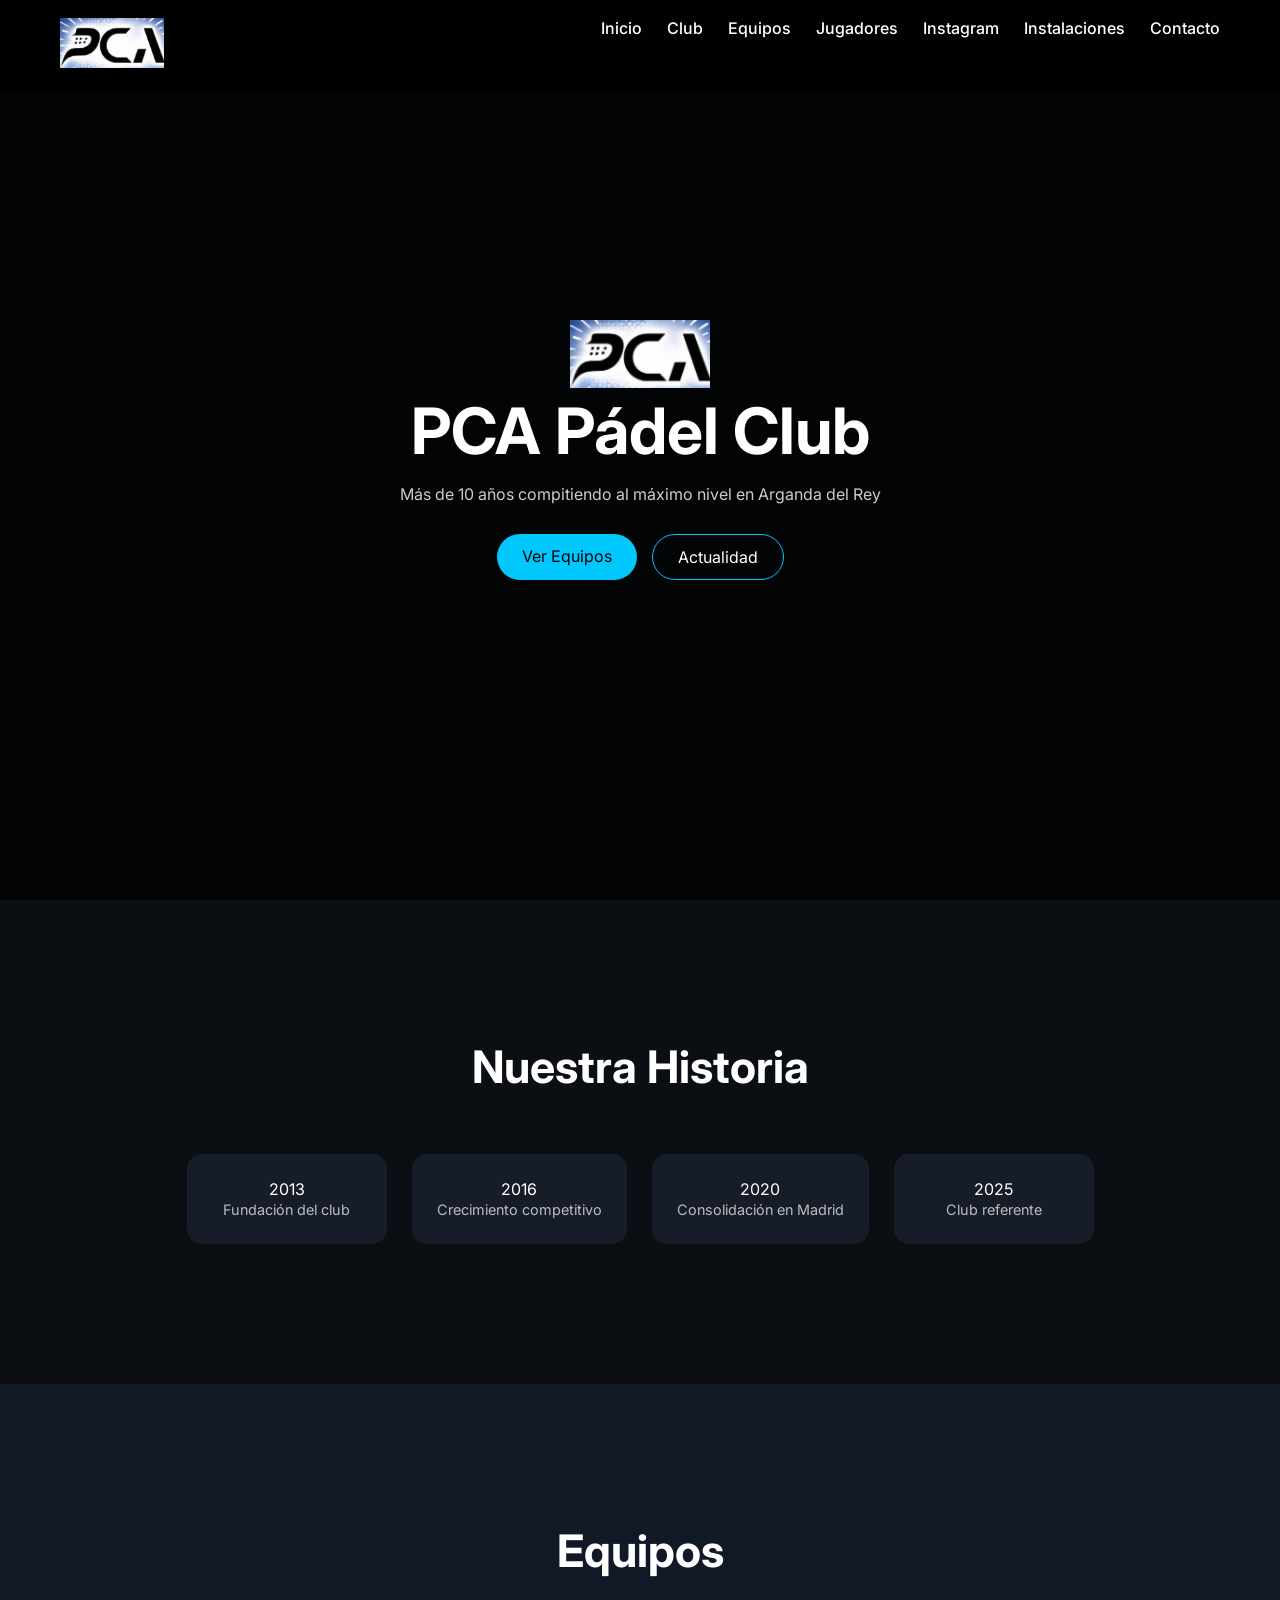
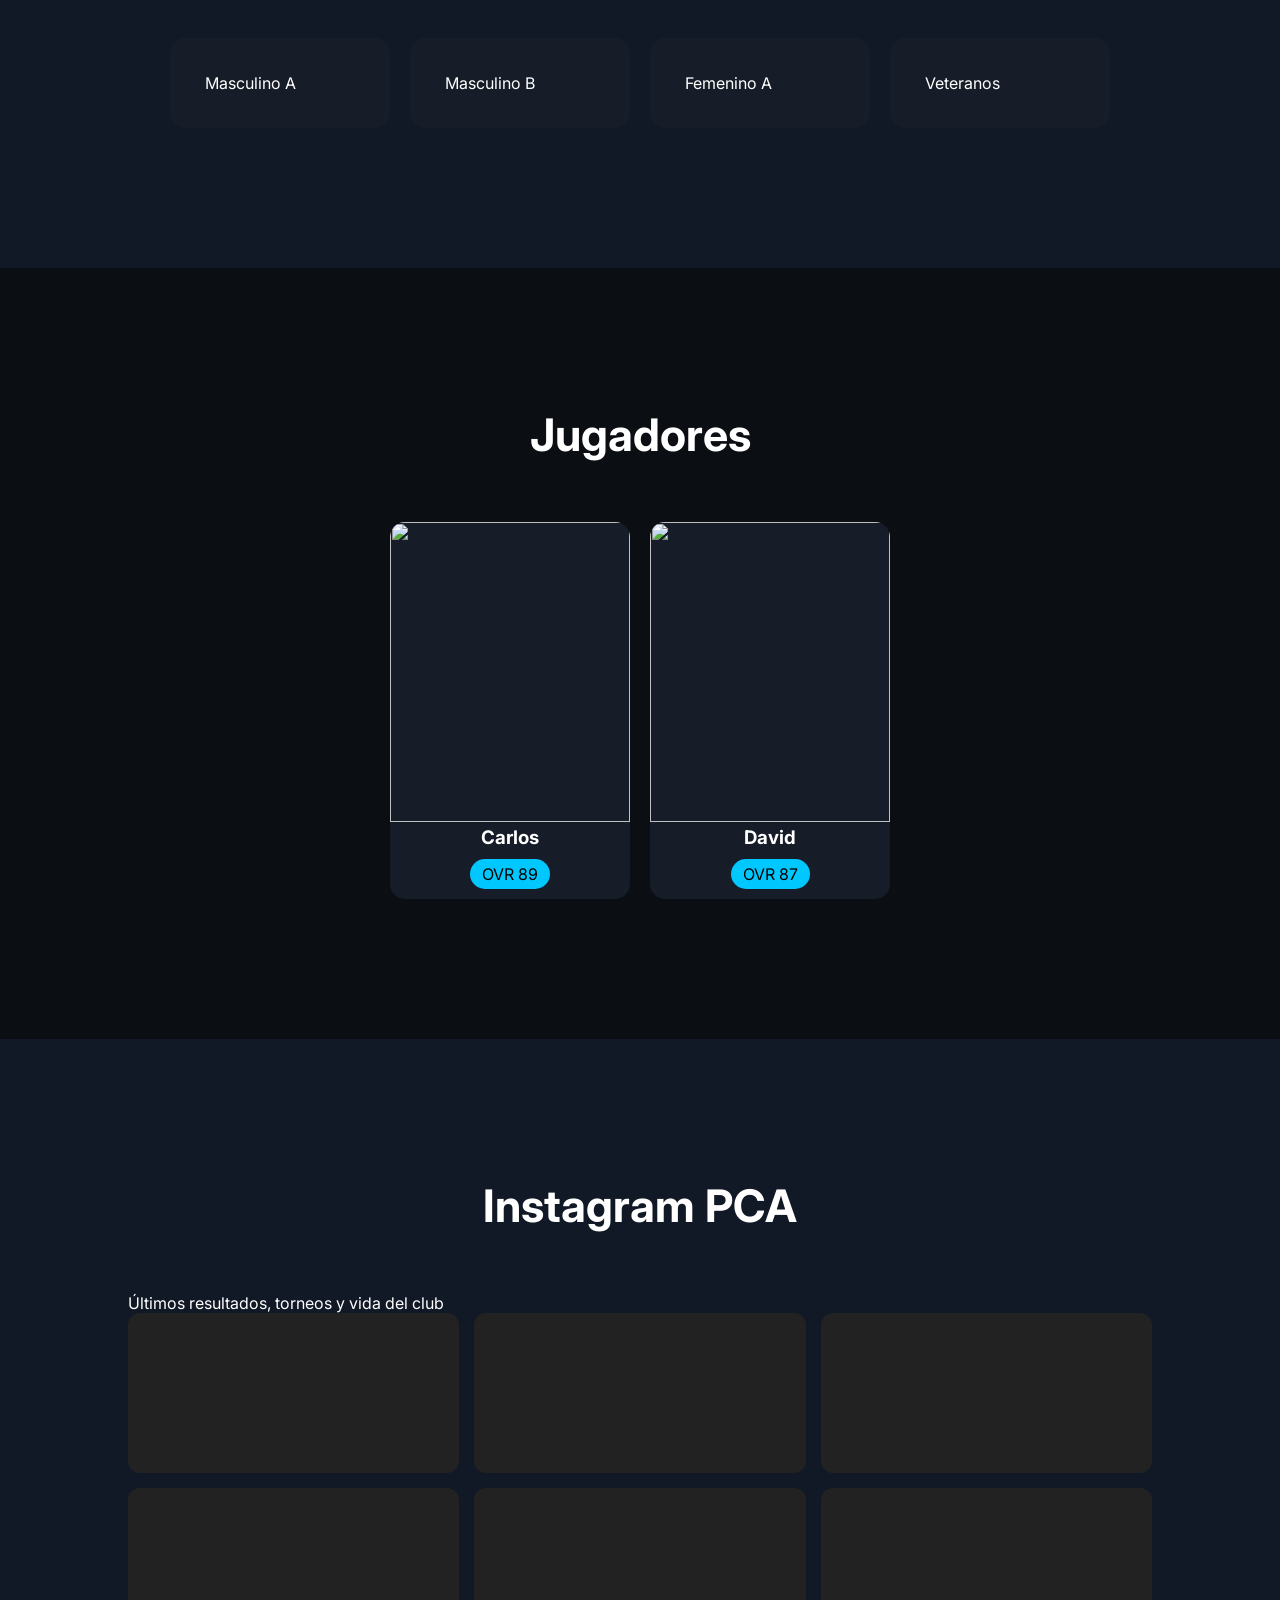
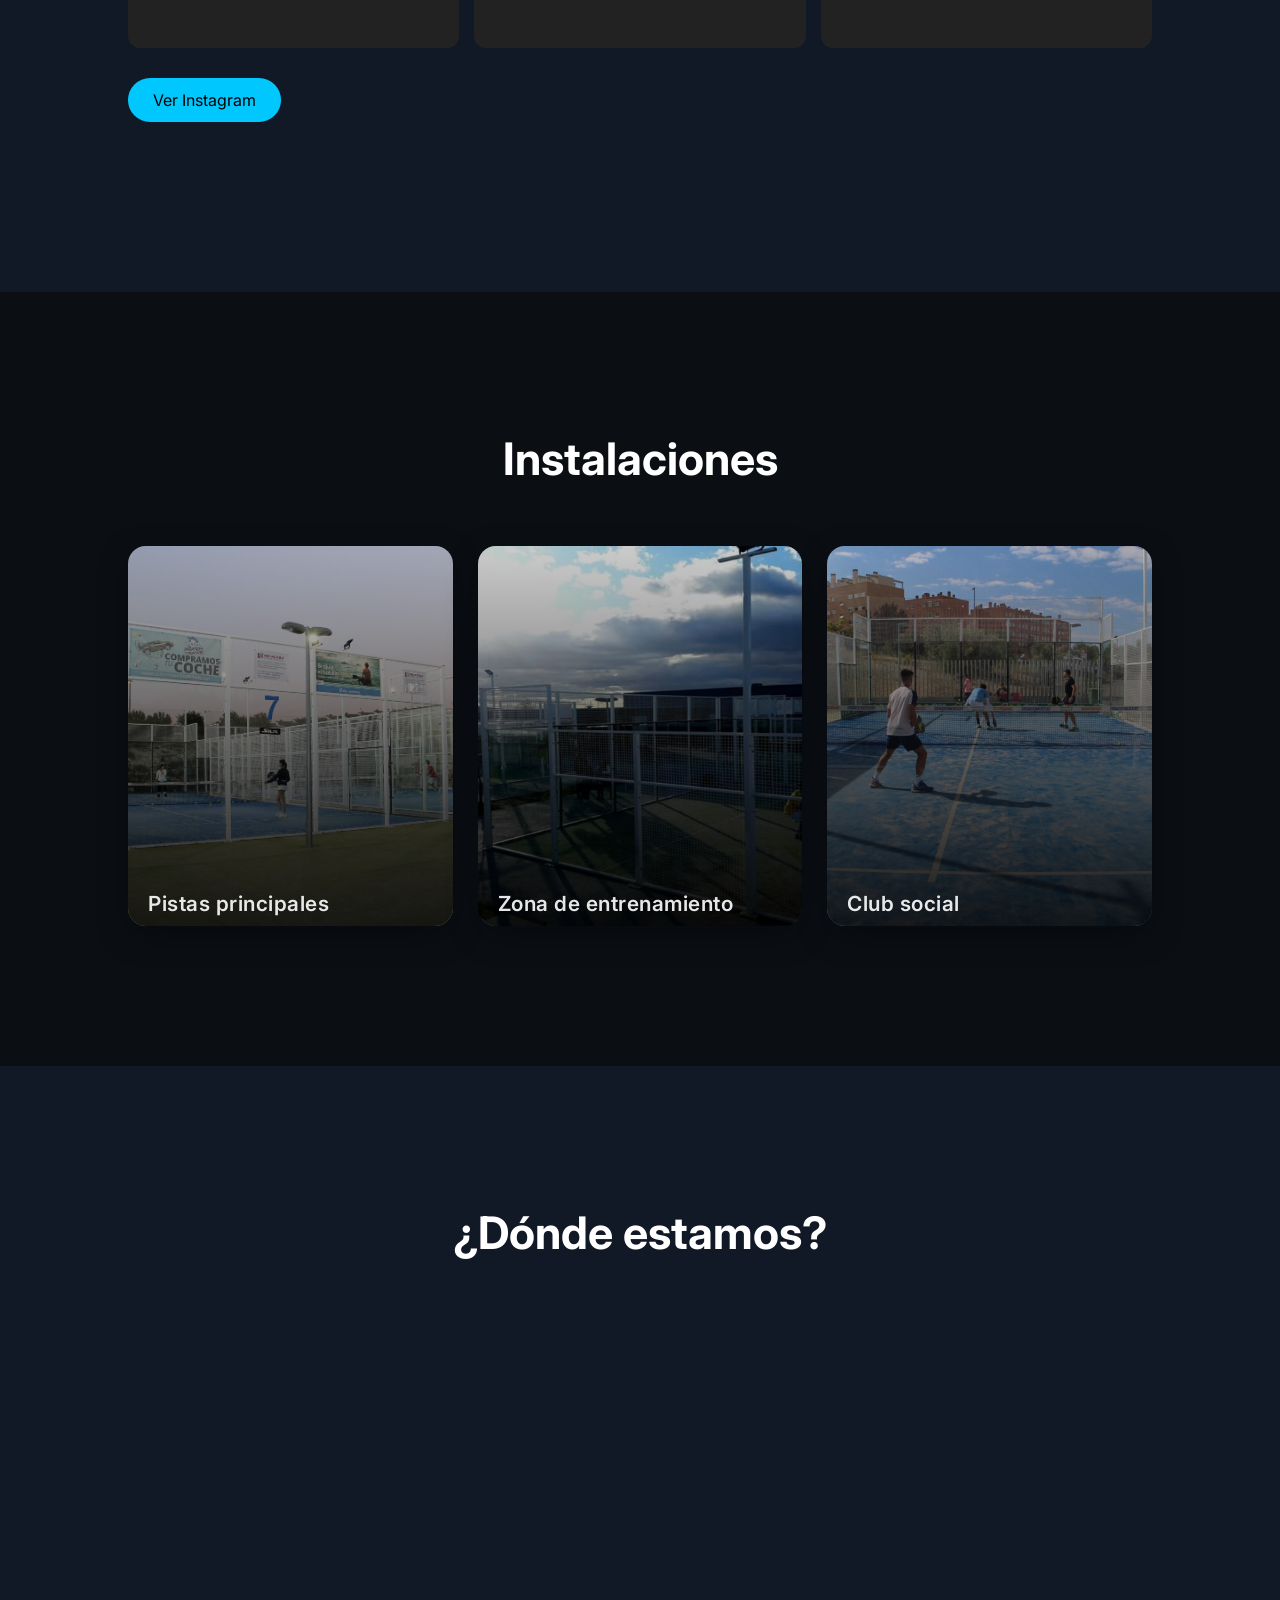
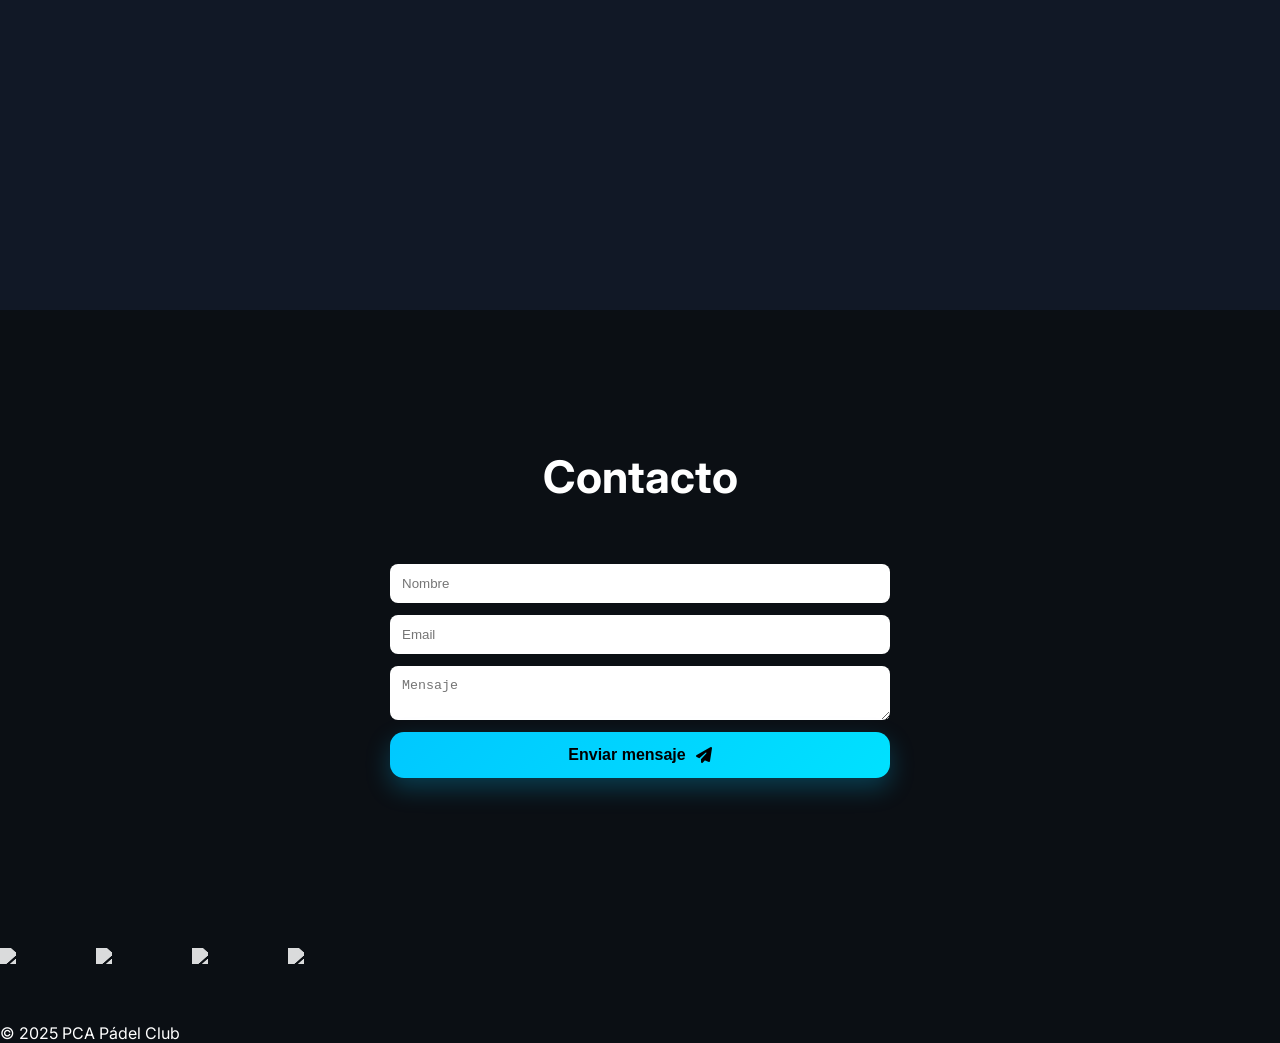
==== index.html @ 350c910a "Add files via upload" ====
<!DOCTYPE html>
<html lang="es">

<head>
    <meta charset="UTF-8">
    <meta name="viewport" content="width=device-width, initial-scale=1.0">

    <title>PCA Pádel Club Arganda</title>

    <link rel="stylesheet" href="css/style.css">

    <link href="https://fonts.googleapis.com/css2?family=Inter:wght@300;400;600;700&display=swap" rel="stylesheet">

    <link rel="stylesheet" href="https://cdnjs.cloudflare.com/ajax/libs/font-awesome/6.5.1/css/all.min.css">

    <link href="https://unpkg.com/aos@2.3.4/dist/aos.css" rel="stylesheet">

    <link rel="stylesheet" href="https://unpkg.com/leaflet/dist/leaflet.css" />

</head>

<body>

    <!-- NAV -->
    <nav class="nav">
        <div class="logo">
            <img src="img/logo.png">
        </div>

        <ul>
            <li><a href="#inicio">Inicio</a></li>
            <li><a href="#club">Club</a></li>
            <li><a href="#equipos">Equipos</a></li>
            <li><a href="#jugadores">Jugadores</a></li>
            <li><a href="#instagram">Instagram</a></li>
            <li><a href="#instalaciones">Instalaciones</a></li>
            <li><a href="#contacto">Contacto</a></li>
        </ul>
    </nav>

    <!-- HERO -->
    <section id="inicio" class="hero">

        <div class="hero-slider">

            <div class="slide active" style="background-image:url('img/hero/1.jpg')"></div>
            <div class="slide" style="background-image:url('img/instalaciones/1.jpg')"></div>
            <div class="slide" style="background-image:url('img/instalaciones/2.jpg')"></div>
            <div class="slide" style="background-image:url('img/instalaciones/3.jpg')"></div>

        </div>

        <div class="overlay"></div>

        <div class="hero-content" data-aos="fade-up">

            <img src="img/logo.png" class="hero-logo">

            <h1>PCA Pádel Club</h1>

            <p class="subtitle">
                Más de 10 años compitiendo al máximo nivel en Arganda del Rey
            </p>

            <div class="cta">
                <a href="#equipos">Ver Equipos</a>
                <a href="#instagram" class="ghost">Actualidad</a>
            </div>

        </div>

    </section>
    <!-- CLUB -->
    <section id="club" class="section">

        <h2 data-aos="fade-up">Nuestra Historia</h2>

        <div class="timeline">

            <div class="t">2013<br><span>Fundación del club</span></div>
            <div class="t">2016<br><span>Crecimiento competitivo</span></div>
            <div class="t">2020<br><span>Consolidación en Madrid</span></div>
            <div class="t">2025<br><span>Club referente</span></div>

        </div>

    </section>

    <!-- EQUIPOS -->
    <section id="equipos" class="section dark">

        <h2 data-aos="fade-up">Equipos</h2>

        <div class="grid">

            <div class="card">Masculino A</div>
            <div class="card">Masculino B</div>
            <div class="card">Femenino A</div>
            <div class="card">Veteranos</div>

        </div>

    </section>

    <!-- JUGADORES -->
    <section id="jugadores" class="section">

        <h2 data-aos="fade-up">Jugadores</h2>

        <div class="players">

            <div class="player">
                <img src="img/jugadores/jugador1.jpg">
                <h3>Carlos</h3>
                <span>OVR 89</span>
            </div>

            <div class="player">
                <img src="img/jugadores/jugador2.jpg">
                <h3>David</h3>
                <span>OVR 87</span>
            </div>

        </div>

    </section>

    <!-- INSTAGRAM -->
    <section id="instagram" class="section dark">

        <h2 data-aos="fade-up">Instagram PCA</h2>

        <p class="center">
            Últimos resultados, torneos y vida del club
        </p>

        <div class="insta">

            <div class="post"></div>
            <div class="post"></div>
            <div class="post"></div>
            <div class="post"></div>
            <div class="post"></div>
            <div class="post"></div>

        </div>

        <a class="btn" href="https://www.instagram.com/padelclubarganda_/" target="_blank">
Ver Instagram
</a>

    </section>

    <!-- INSTALACIONES -->
    <section id="instalaciones" class="section">

        <h2 data-aos="fade-up">Instalaciones</h2>

        <div class="instalaciones-grid">

            <div class="inst-card" data-aos="zoom-in">
                <img src="img/instalaciones/1.jpg">
                <div class="inst-overlay">
                    <h3>Pistas principales</h3>
                </div>
            </div>

            <div class="inst-card" data-aos="zoom-in">
                <img src="img/instalaciones/2.jpg">
                <div class="inst-overlay">
                    <h3>Zona de entrenamiento</h3>
                </div>
            </div>

            <div class="inst-card" data-aos="zoom-in">
                <img src="img/instalaciones/3.jpg">
                <div class="inst-overlay">
                    <h3>Club social</h3>
                </div>
            </div>

        </div>

    </section>

    <!-- MAPA -->
    <section class="section dark">

        <h2>¿Dónde estamos?</h2>

        <div id="map"></div>

    </section>

    <!-- CONTACTO -->
    <section id="contacto" class="section">

        <h2>Contacto</h2>

        <form>
            <input placeholder="Nombre">
            <input placeholder="Email">
            <textarea placeholder="Mensaje"></textarea>
            <button class="btn-send">
                <span>Enviar mensaje</span>
                <i class="fa-solid fa-paper-plane"></i>
            </button>
        </form>

    </section>

    <!-- FOOTER -->
    <footer>

        <div class="sponsors">
            <img src="img/sponsors/1.png">
            <img src="img/sponsors/2.png">
            <img src="img/sponsors/3.png">
            <img src="img/sponsors/4.png">
        </div>

        <p>© 2025 PCA Pádel Club</p>

    </footer>

    <script src="https://unpkg.com/aos@2.3.4/dist/aos.js"></script>
    <script src="https://unpkg.com/leaflet/dist/leaflet.js"></script>
    <script src="js/main.js"></script>

</body>

</html>
---- css/style.css ----
* {
    margin: 0;
    padding: 0;
    box-sizing: border-box;
}

body {
    font-family: 'Inter', sans-serif;
    background: #0b0f14;
    color: #fff;
    overflow-x: hidden;
    scroll-behavior: smooth;
}


/* NAV */

.nav {
    position: fixed;
    top: 0;
    width: 100%;
    display: flex;
    justify-content: space-between;
    padding: 18px 60px;
    background: rgba(0, 0, 0, .6);
    backdrop-filter: blur(12px);
    z-index: 1000;
}

.nav ul {
    display: flex;
    gap: 25px;
    list-style: none;
}

.nav a {
    color: #fff;
    text-decoration: none;
    font-weight: 500;
}

.logo img {
    height: 50px;
}


/* =========================
   HERO SLIDER CINEMÁTICO
========================= */

.hero {
    position: relative;
    height: 100vh;
    overflow: hidden;
    display: flex;
    align-items: center;
    justify-content: center;
    text-align: center;
}

.hero-slider {
    position: absolute;
    inset: 0;
    z-index: 0;
}

.slide {
    position: absolute;
    inset: 0;
    background-size: cover;
    background-position: center;
    opacity: 0;
    transform: scale(1.1);
    transition: opacity 1.5s ease-in-out, transform 6s ease;
}

.slide.active {
    opacity: 1;
    transform: scale(1);
}


/* overlay cinematográfico */

.overlay {
    position: absolute;
    inset: 0;
    background: linear-gradient( to bottom, rgba(0, 0, 0, .6), rgba(0, 0, 0, .85));
    z-index: 1;
}


/* contenido encima */

.hero-content {
    position: relative;
    z-index: 2;
}

.overlay {
    position: absolute;
    inset: 0;
    background: rgba(0, 0, 0, .75);
}

.hero-content {
    position: relative;
    z-index: 2;
    max-width: 900px;
    padding: 20px;
}

.hero-logo {
    width: 140px;
}

h1 {
    font-size: 4rem;
}

.subtitle {
    margin: 15px 0 30px;
    opacity: .8;
}

.cta {
    display: flex;
    gap: 15px;
    justify-content: center;
}

.cta a {
    padding: 12px 25px;
    border-radius: 30px;
    text-decoration: none;
    background: #00c8ff;
    color: #000;
}

.cta .ghost {
    background: transparent;
    border: 1px solid #00c8ff;
    color: #fff;
}


/* SECTIONS */

.section {
    padding: 140px 10%;
}

.dark {
    background: #111826;
}

h2 {
    text-align: center;
    font-size: 2.8rem;
    margin-bottom: 60px;
}


/* =========================
   STATS ELITE CARDS
========================= */

.stats-grid {
    display: grid;
    grid-template-columns: repeat(auto-fit, minmax(180px, 1fr));
    gap: 20px;
    margin-top: 50px;
}

.stat-card {
    background: rgba(255, 255, 255, 0.03);
    border: 1px solid rgba(0, 200, 255, 0.15);
    padding: 25px;
    border-radius: 18px;
    text-align: center;
    backdrop-filter: blur(10px);
    transition: .4s;
    position: relative;
    overflow: hidden;
}

.stat-card:hover {
    transform: translateY(-8px);
    border-color: rgba(0, 200, 255, 0.5);
    box-shadow: 0 15px 40px rgba(0, 200, 255, 0.15);
}

.stat-icon {
    font-size: 2rem;
    margin-bottom: 10px;
    opacity: .9;
}

.stat-card span {
    display: block;
    font-size: 2.5rem;
    font-weight: 700;
    color: #00c8ff;
    margin-bottom: 5px;
}

.stat-card p {
    font-size: .9rem;
    opacity: .7;
}


/* glow suave animado */

.stat-card::before {
    content: "";
    position: absolute;
    inset: -50%;
    background: radial-gradient(circle, rgba(0, 200, 255, 0.15), transparent 60%);
    opacity: 0;
    transition: .4s;
}

.stat-card:hover::before {
    opacity: 1;
}


/* =========================
   INSTALACIONES ELITE
========================= */

.instalaciones-grid {
    display: grid;
    grid-template-columns: repeat(auto-fit, minmax(320px, 1fr));
    gap: 25px;
    justify-content: center;
    align-items: stretch;
}

.inst-card {
    position: relative;
    height: 380px;
    border-radius: 18px;
    overflow: hidden;
    cursor: pointer;
    box-shadow: 0 10px 30px rgba(0, 0, 0, .4);
    transition: .4s;
}

.inst-card:hover {
    transform: translateY(-10px) scale(1.02);
    box-shadow: 0 20px 50px rgba(0, 200, 255, .15);
}

.inst-card img {
    width: 100%;
    height: 100%;
    object-fit: cover;
    object-position: center;
    transition: .6s;
}

.inst-card:hover img {
    transform: scale(1.08);
}


/* overlay elegante */

.inst-overlay {
    position: absolute;
    inset: 0;
    background: linear-gradient( to top, rgba(0, 0, 0, .85), rgba(0, 0, 0, .2));
    display: flex;
    align-items: flex-end;
    padding: 20px;
}

.inst-overlay h3 {
    color: #fff;
    font-size: 1.3rem;
    font-weight: 600;
    letter-spacing: .5px;
    transform: translateY(10px);
    opacity: .9;
    transition: .3s;
}

.inst-card:hover .inst-overlay h3 {
    transform: translateY(0);
    opacity: 1;
}


/* TIMELINE */

.timeline {
    display: flex;
    justify-content: center;
    gap: 25px;
    flex-wrap: wrap;
}

.t {
    background: #161d28;
    padding: 25px;
    border-radius: 15px;
    min-width: 200px;
    text-align: center;
}

.t span {
    opacity: .7;
    font-size: .9rem;
}


/* GRID */

.grid {
    display: flex;
    gap: 20px;
    justify-content: center;
    flex-wrap: wrap;
}

.card {
    background: #161d28;
    padding: 35px;
    border-radius: 15px;
    min-width: 220px;
    transition: .3s;
}

.card:hover {
    transform: translateY(-8px);
}


/* PLAYERS */

.players {
    display: flex;
    gap: 20px;
    justify-content: center;
    flex-wrap: wrap;
}

.player {
    background: #161d28;
    border-radius: 15px;
    overflow: hidden;
    text-align: center;
    transition: .3s;
}

.player img {
    width: 240px;
    height: 300px;
    object-fit: cover;
}

.player span {
    display: inline-block;
    margin: 10px;
    background: #00c8ff;
    color: #000;
    padding: 5px 12px;
    border-radius: 20px;
}


/* INSTAGRAM */

.insta {
    display: grid;
    grid-template-columns: repeat(3, 1fr);
    gap: 15px;
}

.post {
    height: 160px;
    background: #222;
    border-radius: 12px;
    transition: .3s;
}

.post:hover {
    transform: scale(1.05);
}


/* MAP */

#map {
    height: 450px;
    border-radius: 15px;
}


/* BUTTON */

.btn {
    display: inline-block;
    margin: 30px auto;
    padding: 12px 25px;
    background: #00c8ff;
    color: #000;
    border-radius: 30px;
    text-decoration: none;
}


/* =========================
   BOTÓN ENVIAR ELITE
========================= */

.btn-send {
    position: relative;
    display: flex;
    align-items: center;
    justify-content: center;
    gap: 10px;
    width: 100%;
    padding: 14px 18px;
    background: linear-gradient(135deg, #00c8ff, #00e1ff);
    color: #000;
    border: none;
    border-radius: 14px;
    font-weight: 700;
    font-size: 1rem;
    cursor: pointer;
    transition: .4s;
    overflow: hidden;
    box-shadow: 0 10px 25px rgba(0, 200, 255, .25);
}


/* efecto brillo deslizante */

.btn-send::before {
    content: "";
    position: absolute;
    top: 0;
    left: -100%;
    width: 100%;
    height: 100%;
    background: linear-gradient(120deg, transparent, rgba(255, 255, 255, .4), transparent);
    transition: .6s;
}

.btn-send:hover::before {
    left: 100%;
}

.btn-send:hover {
    transform: translateY(-3px);
    box-shadow: 0 15px 35px rgba(0, 200, 255, .4);
}

.btn-send i {
    transition: .3s;
}

.btn-send:hover i {
    transform: translateX(5px);
}


/* SPONSORS */

.sponsors {
    display: flex;
    gap: 80px;
    animation: scroll 18s linear infinite;
    padding: 30px 0;
}

.sponsors img {
    height: 45px;
    filter: brightness(0) invert(1);
    opacity: .85;
}

@keyframes scroll {
    0% {
        transform: translateX(0);
    }
    100% {
        transform: translateX(-50%);
    }
}


/* FORM */

form {
    max-width: 500px;
    margin: auto;
    display: flex;
    flex-direction: column;
    gap: 12px;
}

input,
textarea {
    padding: 12px;
    border-radius: 8px;
    border: none;
}


/* MOBILE */

@media(max-width:768px) {
    h1 {
        font-size: 2.5rem;
    }
    .nav ul {
        display: none;
    }
    .section {
        padding: 100px 5%;
    }
    .insta {
        grid-template-columns: 1fr 1fr;
    }
    .players {
        flex-direction: column;
        align-items: center;
    }
}
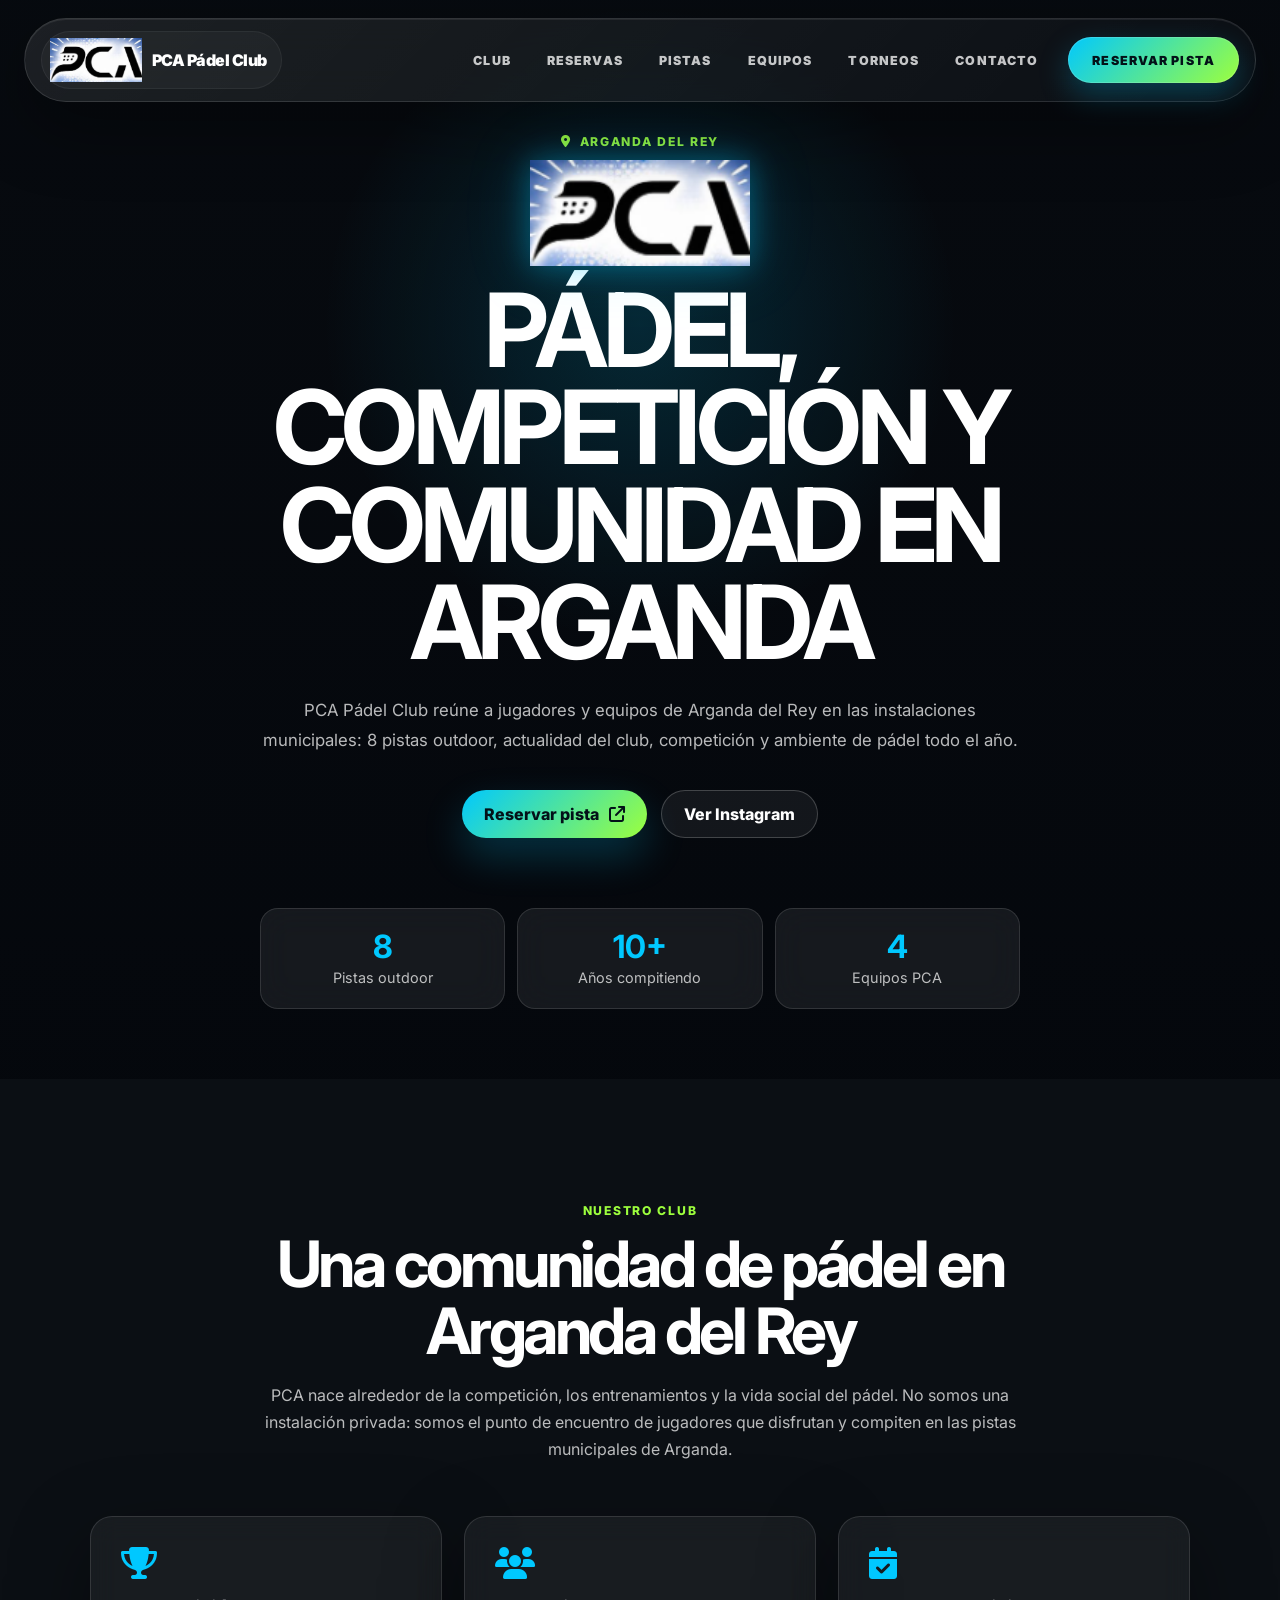
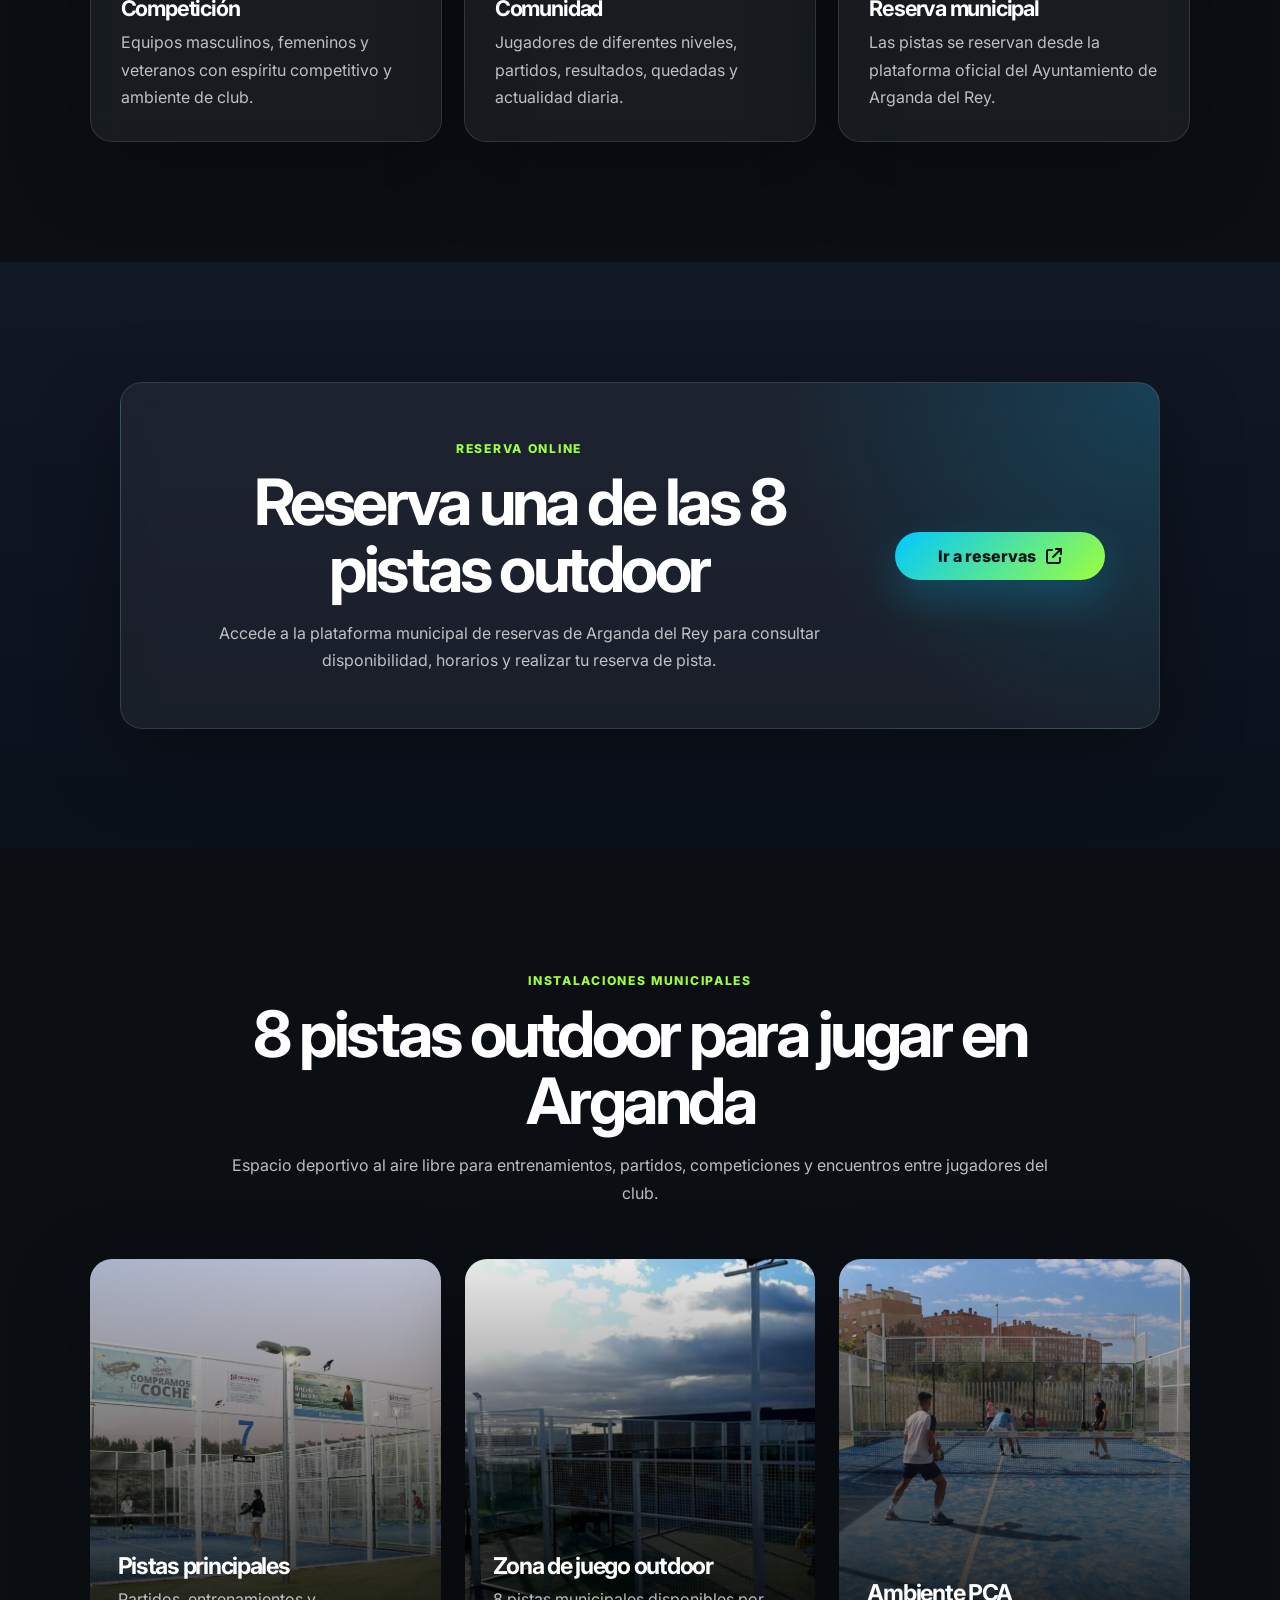
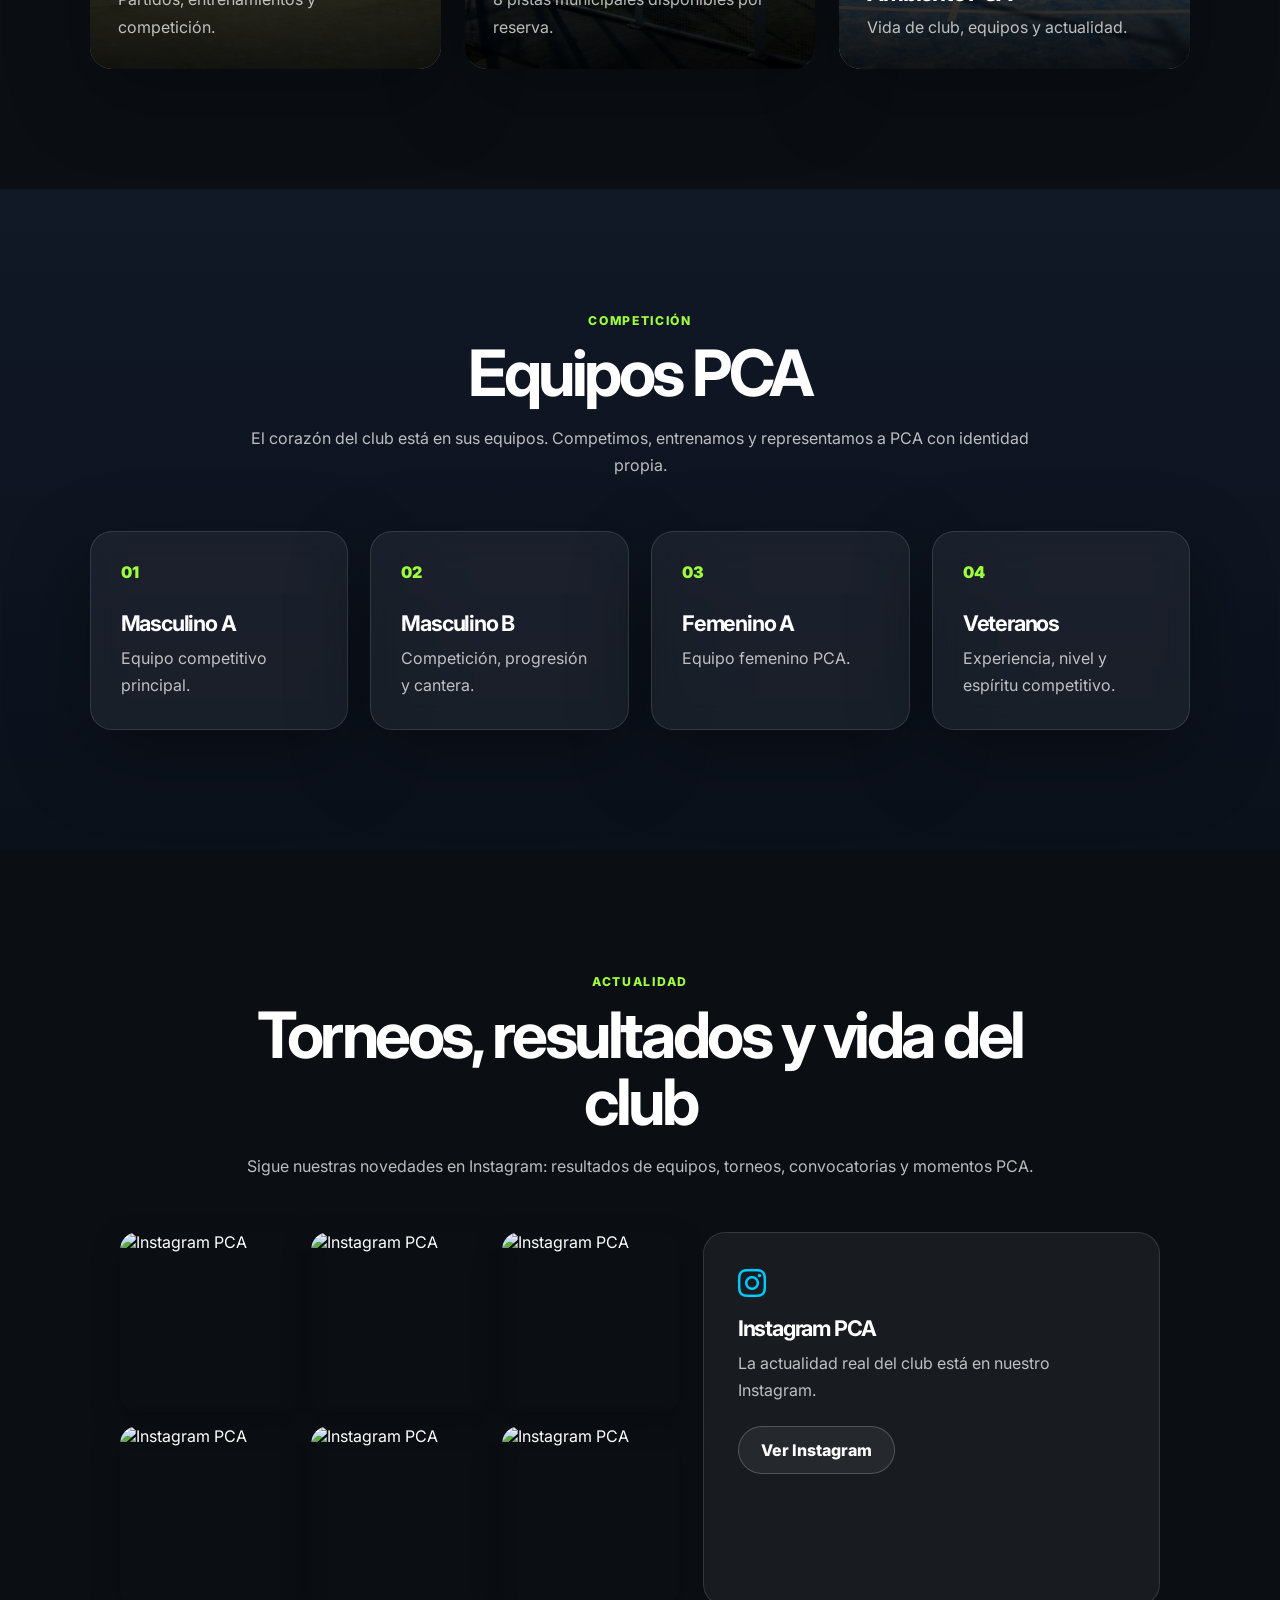
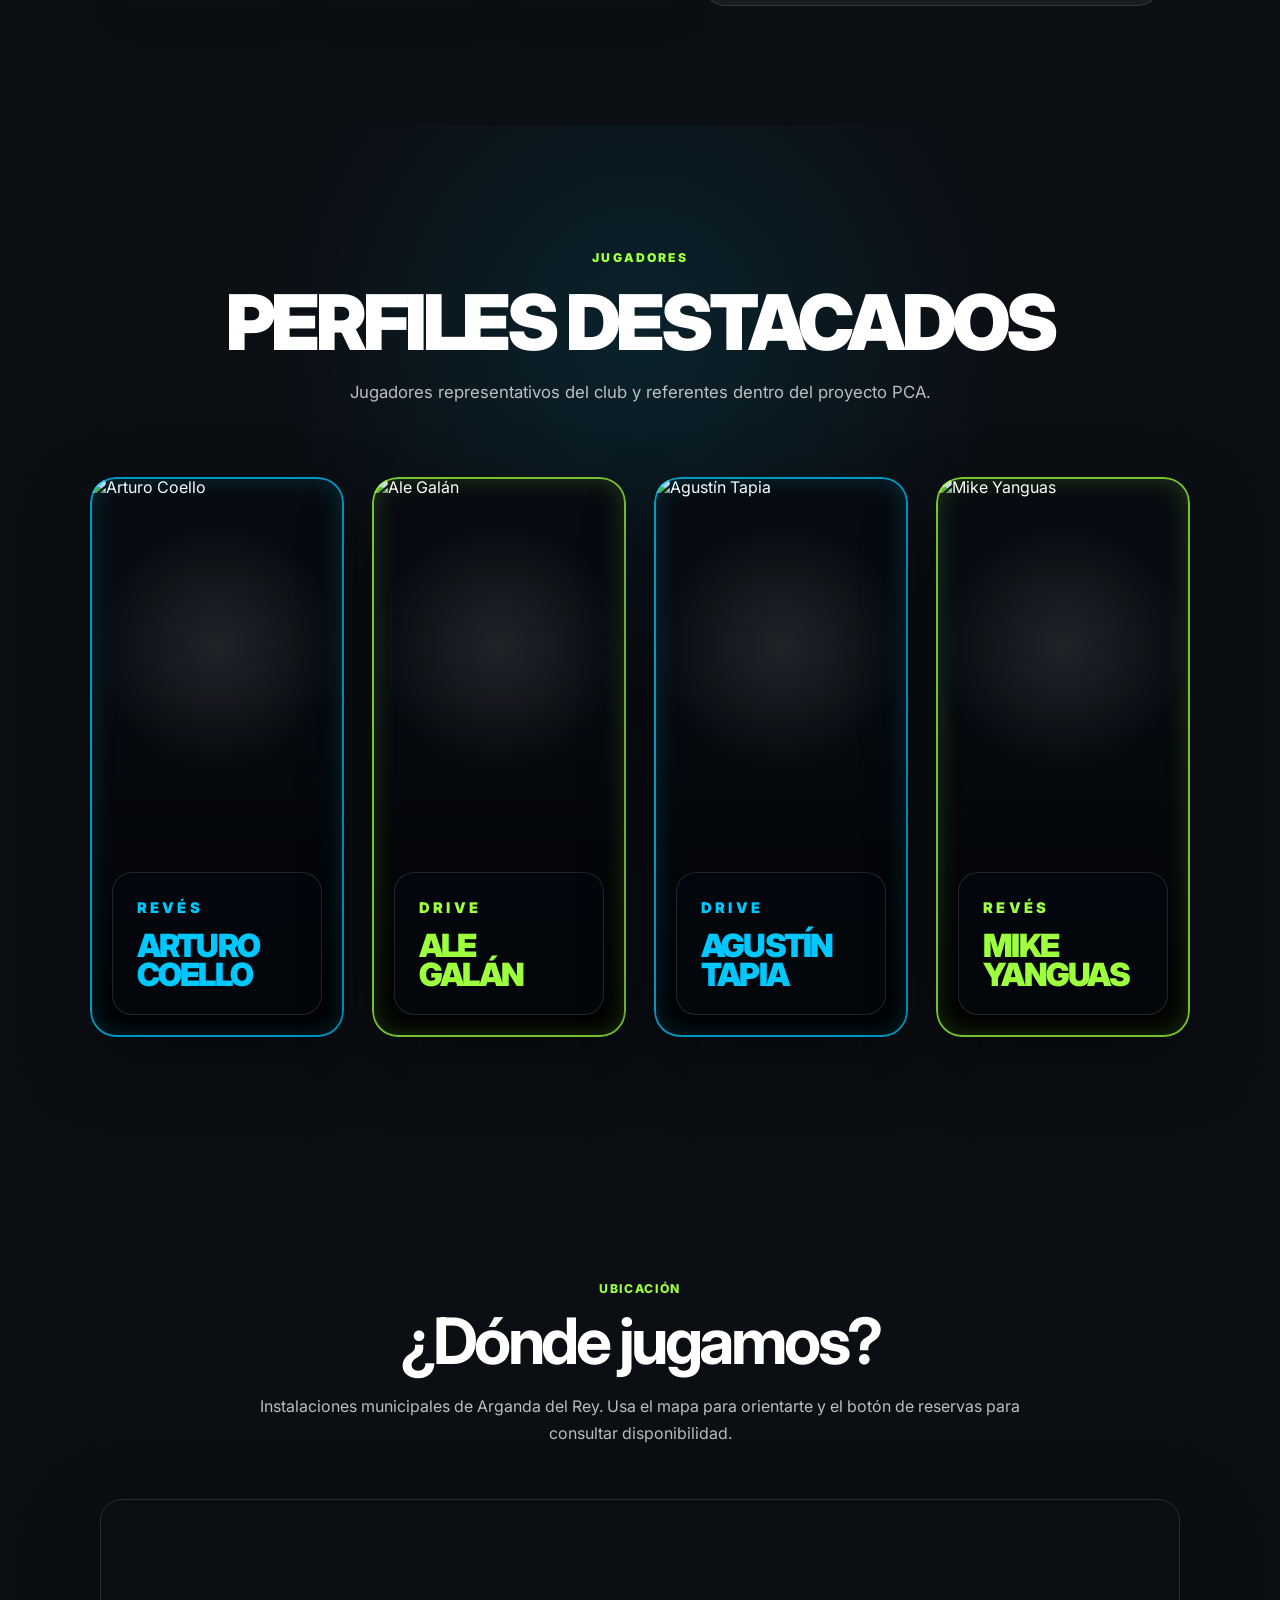
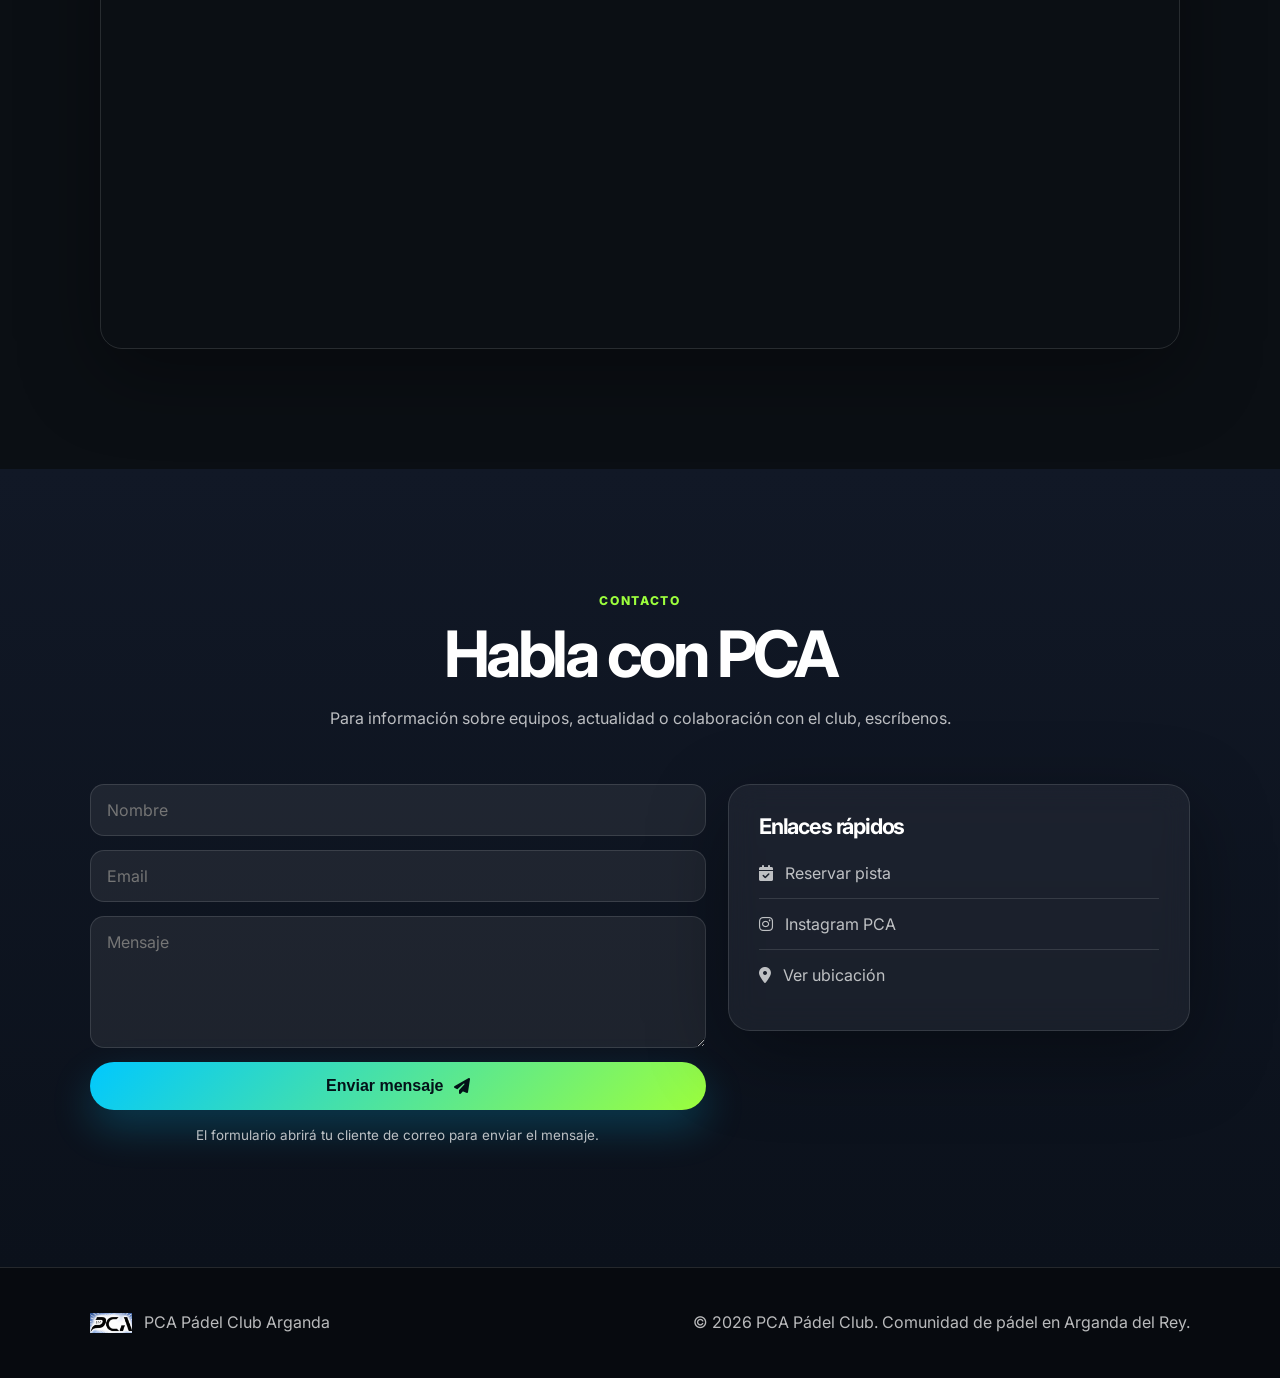
==== commit 303b548b: "Update index.html" ====
--- a/index.html
+++ b/index.html
@@ -4,229 +4,333 @@
 <head>
     <meta charset="UTF-8">
     <meta name="viewport" content="width=device-width, initial-scale=1.0">
-
-    <title>PCA Pádel Club Arganda</title>
+    <meta name="description" content="PCA Pádel Club Arganda: comunidad de pádel en Arganda del Rey. Equipos, torneos, actualidad y reserva de las 8 pistas outdoor municipales.">
+    <meta name="keywords" content="pádel Arganda, club pádel Arganda, pistas pádel Arganda del Rey, PCA Pádel Club Arganda, torneos pádel Arganda">
+    <meta name="theme-color" content="#0b0f14">
+
+    <title>PCA Pádel Club Arganda | Pádel en Arganda del Rey</title>
 
     <link rel="stylesheet" href="css/style.css">
-
-    <link href="https://fonts.googleapis.com/css2?family=Inter:wght@300;400;600;700&display=swap" rel="stylesheet">
-
+    <link rel="preconnect" href="https://fonts.googleapis.com">
+    <link rel="preconnect" href="https://fonts.gstatic.com" crossorigin>
+    <link href="https://fonts.googleapis.com/css2?family=Inter:wght@300;400;500;600;700;800&display=swap" rel="stylesheet">
     <link rel="stylesheet" href="https://cdnjs.cloudflare.com/ajax/libs/font-awesome/6.5.1/css/all.min.css">
-
     <link href="https://unpkg.com/aos@2.3.4/dist/aos.css" rel="stylesheet">
-
-    <link rel="stylesheet" href="https://unpkg.com/leaflet/dist/leaflet.css" />
-
+    <link rel="stylesheet" href="https://unpkg.com/leaflet/dist/leaflet.css">
 </head>
 
 <body>
-
-    <!-- NAV -->
-    <nav class="nav">
-        <div class="logo">
-            <img src="img/logo.png">
+    <header class="site-header">
+        <nav class="nav" aria-label="Navegación principal">
+
+            <a class="logo" href="#inicio">
+                <img src="img/logo.png" alt="PCA Pádel Club">
+                <span>PCA Pádel Club</span>
+            </a>
+
+            <ul class="nav-links">
+                <li><a href="#club">Club</a></li>
+                <li><a href="#reservas">Reservas</a></li>
+                <li><a href="#instalaciones">Pistas</a></li>
+                <li><a href="#equipos">Equipos</a></li>
+                <li><a href="#torneos">Torneos</a></li>
+                <li><a href="#contacto">Contacto</a></li>
+                <li>
+                    <a class="nav-cta" href="https://vive.argandadelrey.es/es/venue/view/179#view" target="_blank" rel="noopener">
+                        Reservar pista
+                    </a>
+                </li>
+            </ul>
+
+        </nav>
+    </header>
+
+    <main>
+        <section id="inicio" class="hero">
+            <div class="hero-slider" aria-hidden="true">
+                <div class="slide active" style="background-image:url('img/hero/1.jpg')"></div>
+                <div class="slide" style="background-image:url('img/instalaciones/1.jpg')"></div>
+                <div class="slide" style="background-image:url('img/instalaciones/2.jpg')"></div>
+                <div class="slide" style="background-image:url('img/instalaciones/3.jpg')"></div>
+            </div>
+
+            <div class="hero-overlay"></div>
+
+            <div class="hero-content" data-aos="fade-up">
+                <p class="eyebrow"><i class="fa-solid fa-location-dot"></i> Arganda del Rey</p>
+                <img src="img/logo.png" class="hero-logo" alt="PCA Pádel Club Arganda">
+                <h1>Pádel, competición y comunidad en Arganda</h1>
+                <p class="subtitle">
+                    PCA Pádel Club reúne a jugadores y equipos de Arganda del Rey en las instalaciones municipales: 8 pistas outdoor, actualidad del club, competición y ambiente de pádel todo el año.
+                </p>
+                <div class="cta">
+                    <a class="btn primary" href="https://vive.argandadelrey.es/es/venue/view/179#view" target="_blank" rel="noopener">
+                        Reservar pista <i class="fa-solid fa-arrow-up-right-from-square"></i>
+                    </a>
+                    <a class="btn ghost" href="https://www.instagram.com/padelclubarganda_/" target="_blank" rel="noopener">
+   Ver Instagram
+</a>
+                </div>
+            </div>
+
+            <div class="hero-stats" data-aos="fade-up" data-aos-delay="250">
+                <article>
+                    <strong><span class="counter" data-target="8">0</span></strong>
+                    <p>Pistas outdoor</p>
+                </article>
+                <article>
+                    <strong><span class="counter" data-target="10">0</span>+</strong>
+                    <p>Años compitiendo</p>
+                </article>
+                <article>
+                    <strong><span class="counter" data-target="4">0</span></strong>
+                    <p>Equipos PCA</p>
+                </article>
+            </div>
+        </section>
+
+        <section id="club" class="section">
+            <div class="section-heading" data-aos="fade-up">
+                <p class="eyebrow">Nuestro club</p>
+                <h2>Una comunidad de pádel en Arganda del Rey</h2>
+                <p>PCA nace alrededor de la competición, los entrenamientos y la vida social del pádel. No somos una instalación privada: somos el punto de encuentro de jugadores que disfrutan y compiten en las pistas municipales de Arganda.</p>
+            </div>
+
+            <div class="feature-grid">
+                <article class="feature-card" data-aos="fade-up">
+                    <i class="fa-solid fa-trophy"></i>
+                    <h3>Competición</h3>
+                    <p>Equipos masculinos, femeninos y veteranos con espíritu competitivo y ambiente de club.</p>
+                </article>
+                <article class="feature-card" data-aos="fade-up" data-aos-delay="100">
+                    <i class="fa-solid fa-users"></i>
+                    <h3>Comunidad</h3>
+                    <p>Jugadores de diferentes niveles, partidos, resultados, quedadas y actualidad diaria.</p>
+                </article>
+                <article class="feature-card" data-aos="fade-up" data-aos-delay="200">
+                    <i class="fa-solid fa-calendar-check"></i>
+                    <h3>Reserva municipal</h3>
+                    <p>Las pistas se reservan desde la plataforma oficial del Ayuntamiento de Arganda del Rey.</p>
+                </article>
+            </div>
+        </section>
+
+        <section id="reservas" class="section dark">
+            <div class="reserve-card" data-aos="zoom-in">
+                <div>
+                    <p class="eyebrow">Reserva online</p>
+                    <h2>Reserva una de las 8 pistas outdoor</h2>
+                    <p>Accede a la plataforma municipal de reservas de Arganda del Rey para consultar disponibilidad, horarios y realizar tu reserva de pista.</p>
+                </div>
+                <a class="btn primary large" href="https://vive.argandadelrey.es/es/venue/view/179#view" target="_blank" rel="noopener">
+                    Ir a reservas <i class="fa-solid fa-arrow-up-right-from-square"></i>
+                </a>
+            </div>
+        </section>
+
+        <section id="instalaciones" class="section">
+            <div class="section-heading" data-aos="fade-up">
+                <p class="eyebrow">Instalaciones municipales</p>
+                <h2>8 pistas outdoor para jugar en Arganda</h2>
+                <p>Espacio deportivo al aire libre para entrenamientos, partidos, competiciones y encuentros entre jugadores del club.</p>
+            </div>
+
+            <div class="instalaciones-grid">
+                <article class="inst-card" data-aos="zoom-in">
+                    <img src="img/instalaciones/1.jpg" alt="Pistas de pádel municipales en Arganda del Rey">
+                    <div class="inst-overlay">
+                        <h3>Pistas principales</h3>
+                        <p>Partidos, entrenamientos y competición.</p>
+                    </div>
+                </article>
+                <article class="inst-card" data-aos="zoom-in" data-aos-delay="100">
+                    <img src="img/instalaciones/2.jpg" alt="Zona de entrenamiento de pádel en Arganda">
+                    <div class="inst-overlay">
+                        <h3>Zona de juego outdoor</h3>
+                        <p>8 pistas municipales disponibles por reserva.</p>
+                    </div>
+                </article>
+                <article class="inst-card" data-aos="zoom-in" data-aos-delay="200">
+                    <img src="img/instalaciones/3.jpg" alt="Ambiente de club de pádel en Arganda">
+                    <div class="inst-overlay">
+                        <h3>Ambiente PCA</h3>
+                        <p>Vida de club, equipos y actualidad.</p>
+                    </div>
+                </article>
+            </div>
+        </section>
+
+        <section id="equipos" class="section dark">
+            <div class="section-heading" data-aos="fade-up">
+                <p class="eyebrow">Competición</p>
+                <h2>Equipos PCA</h2>
+                <p>El corazón del club está en sus equipos. Competimos, entrenamos y representamos a PCA con identidad propia.</p>
+            </div>
+
+            <div class="teams-grid">
+                <article class="team-card" data-aos="fade-up">
+                    <span>01</span>
+                    <h3>Masculino A</h3>
+                    <p>Equipo competitivo principal.</p>
+                </article>
+                <article class="team-card" data-aos="fade-up" data-aos-delay="100">
+                    <span>02</span>
+                    <h3>Masculino B</h3>
+                    <p>Competición, progresión y cantera.</p>
+                </article>
+                <article class="team-card" data-aos="fade-up" data-aos-delay="200">
+                    <span>03</span>
+                    <h3>Femenino A</h3>
+                    <p>Equipo femenino PCA.</p>
+                </article>
+                <article class="team-card" data-aos="fade-up" data-aos-delay="300">
+                    <span>04</span>
+                    <h3>Veteranos</h3>
+                    <p>Experiencia, nivel y espíritu competitivo.</p>
+                </article>
+            </div>
+        </section>
+
+        <section id="torneos" class="section">
+            <div class="section-heading" data-aos="fade-up">
+                <p class="eyebrow">Actualidad</p>
+                <h2>Torneos, resultados y vida del club</h2>
+                <p>Sigue nuestras novedades en Instagram: resultados de equipos, torneos, convocatorias y momentos PCA.</p>
+            </div>
+
+            <div class="social-block" data-aos="fade-up">
+                <div class="insta-grid">
+
+                    <a href="https://www.instagram.com/padelclubarganda_/" target="_blank">
+                        <img src="img/instagram/post1.png" alt="Instagram PCA">
+                    </a>
+
+                    <a href="https://www.instagram.com/padelclubarganda_/" target="_blank">
+                        <img src="img/Instagram/post2.png" alt="Instagram PCA">
+                    </a>
+
+                    <a href="https://www.instagram.com/padelclubarganda_/" target="_blank">
+                        <img src="img/instagram/post3.png" alt="Instagram PCA">
+                    </a>
+
+                    <a href="https://www.instagram.com/padelclubarganda_/" target="_blank">
+                        <img src="img/instagram/post4.png" alt="Instagram PCA">
+                    </a>
+
+                    <a href="https://www.instagram.com/padelclubarganda_/" target="_blank">
+                        <img src="img/instagram/port5.png" alt="Instagram PCA">
+                    </a>
+
+                    <a href="https://www.instagram.com/padelclubarganda_/" target="_blank">
+                        <img src="img/instagram/post6.png" alt="Instagram PCA">
+                    </a>
+
+                </div>
+                <div class="social-content">
+                    <i class="fa-brands fa-instagram"></i>
+                    <h3>Instagram PCA</h3>
+                    <p>La actualidad real del club está en nuestro Instagram.</p>
+                    <a class="btn ghost" href="https://www.instagram.com/padelclubarganda_/" target="_blank" rel="noopener">Ver Instagram</a>
+                </div>
+            </div>
+        </section>
+
+        <section id="jugadores" class="section players-section">
+
+            <div class="section-header">
+                <span class="eyebrow">JUGADORES</span>
+                <h2>Perfiles destacados</h2>
+                <p>Jugadores representativos del club y referentes dentro del proyecto PCA.</p>
+            </div>
+
+            <div class="players-grid">
+
+                <article class="player-card blue">
+                    <img src="img/jugadores/coello.jpg" alt="Arturo Coello">
+                    <div class="player-info">
+                        <span>REVÉS</span>
+                        <h3>ARTURO<br>COELLO</h3>
+                    </div>
+                </article>
+
+                <article class="player-card green">
+                    <img src="img/jugadores/galan.jpg" alt="Ale Galán">
+                    <div class="player-info">
+                        <span>DRIVE</span>
+                        <h3>ALE<br>GALÁN</h3>
+                    </div>
+                </article>
+
+                <article class="player-card blue">
+                    <img src="img/jugadores/tapia.jpg" alt="Agustín Tapia">
+                    <div class="player-info">
+                        <span>DRIVE</span>
+                        <h3>AGUSTÍN<br>TAPIA</h3>
+                    </div>
+                </article>
+
+                <article class="player-card green">
+                    <img src="img/jugadores/yanguas.jpg" alt="Mike Yanguas">
+                    <div class="player-info">
+                        <span>REVÉS</span>
+                        <h3>MIKE<br>YANGUAS</h3>
+                    </div>
+                </article>
+
+            </div>
+
+        </section>
+        <section id="ubicacion" class="section">
+            <div class="section-heading" data-aos="fade-up">
+                <p class="eyebrow">Ubicación</p>
+                <h2>¿Dónde jugamos?</h2>
+                <p>Instalaciones municipales de Arganda del Rey. Usa el mapa para orientarte y el botón de reservas para consultar disponibilidad.</p>
+            </div>
+            <div id="map" data-aos="zoom-in"></div>
+        </section>
+
+        <section id="contacto" class="section dark">
+            <div class="section-heading" data-aos="fade-up">
+                <p class="eyebrow">Contacto</p>
+                <h2>Habla con PCA</h2>
+                <p>Para información sobre equipos, actualidad o colaboración con el club, escríbenos.</p>
+            </div>
+
+            <div class="contact-grid">
+                <form id="contactForm" data-aos="fade-up">
+                    <input type="text" name="name" placeholder="Nombre" required>
+                    <input type="email" name="email" placeholder="Email" required>
+                    <textarea name="message" placeholder="Mensaje" rows="5" required></textarea>
+                    <button class="btn-send" type="submit">
+                        <span>Enviar mensaje</span>
+                        <i class="fa-solid fa-paper-plane"></i>
+                    </button>
+                    <p class="form-note">El formulario abrirá tu cliente de correo para enviar el mensaje.</p>
+                </form>
+
+                <aside class="contact-card" data-aos="fade-up" data-aos-delay="100">
+                    <h3>Enlaces rápidos</h3>
+                    <a href="https://vive.argandadelrey.es/es/venue/view/179#view" target="_blank" rel="noopener"><i class="fa-solid fa-calendar-check"></i> Reservar pista</a>
+                    <a href="https://www.instagram.com/padelclubarganda_/" target="_blank" rel="noopener"><i class="fa-brands fa-instagram"></i> Instagram PCA</a>
+                    <a href="#ubicacion"><i class="fa-solid fa-location-dot"></i> Ver ubicación</a>
+                </aside>
+            </div>
+        </section>
+    </main>
+
+    <footer class="footer">
+        <div class="footer-inner">
+            <div>
+                <img src="img/logo.png" alt="Logo PCA Pádel Club Arganda">
+                <p>PCA Pádel Club Arganda</p>
+            </div>
+            <p>© 2026 PCA Pádel Club. Comunidad de pádel en Arganda del Rey.</p>
         </div>
-
-        <ul>
-            <li><a href="#inicio">Inicio</a></li>
-            <li><a href="#club">Club</a></li>
-            <li><a href="#equipos">Equipos</a></li>
-            <li><a href="#jugadores">Jugadores</a></li>
-            <li><a href="#instagram">Instagram</a></li>
-            <li><a href="#instalaciones">Instalaciones</a></li>
-            <li><a href="#contacto">Contacto</a></li>
-        </ul>
-    </nav>
-
-    <!-- HERO -->
-    <section id="inicio" class="hero">
-
-        <div class="hero-slider">
-
-            <div class="slide active" style="background-image:url('img/hero/1.jpg')"></div>
-            <div class="slide" style="background-image:url('img/instalaciones/1.jpg')"></div>
-            <div class="slide" style="background-image:url('img/instalaciones/2.jpg')"></div>
-            <div class="slide" style="background-image:url('img/instalaciones/3.jpg')"></div>
-
-        </div>
-
-        <div class="overlay"></div>
-
-        <div class="hero-content" data-aos="fade-up">
-
-            <img src="img/logo.png" class="hero-logo">
-
-            <h1>PCA Pádel Club</h1>
-
-            <p class="subtitle">
-                Más de 10 años compitiendo al máximo nivel en Arganda del Rey
-            </p>
-
-            <div class="cta">
-                <a href="#equipos">Ver Equipos</a>
-                <a href="#instagram" class="ghost">Actualidad</a>
-            </div>
-
-        </div>
-
-    </section>
-    <!-- CLUB -->
-    <section id="club" class="section">
-
-        <h2 data-aos="fade-up">Nuestra Historia</h2>
-
-        <div class="timeline">
-
-            <div class="t">2013<br><span>Fundación del club</span></div>
-            <div class="t">2016<br><span>Crecimiento competitivo</span></div>
-            <div class="t">2020<br><span>Consolidación en Madrid</span></div>
-            <div class="t">2025<br><span>Club referente</span></div>
-
-        </div>
-
-    </section>
-
-    <!-- EQUIPOS -->
-    <section id="equipos" class="section dark">
-
-        <h2 data-aos="fade-up">Equipos</h2>
-
-        <div class="grid">
-
-            <div class="card">Masculino A</div>
-            <div class="card">Masculino B</div>
-            <div class="card">Femenino A</div>
-            <div class="card">Veteranos</div>
-
-        </div>
-
-    </section>
-
-    <!-- JUGADORES -->
-    <section id="jugadores" class="section">
-
-        <h2 data-aos="fade-up">Jugadores</h2>
-
-        <div class="players">
-
-            <div class="player">
-                <img src="img/jugadores/jugador1.jpg">
-                <h3>Carlos</h3>
-                <span>OVR 89</span>
-            </div>
-
-            <div class="player">
-                <img src="img/jugadores/jugador2.jpg">
-                <h3>David</h3>
-                <span>OVR 87</span>
-            </div>
-
-        </div>
-
-    </section>
-
-    <!-- INSTAGRAM -->
-    <section id="instagram" class="section dark">
-
-        <h2 data-aos="fade-up">Instagram PCA</h2>
-
-        <p class="center">
-            Últimos resultados, torneos y vida del club
-        </p>
-
-        <div class="insta">
-
-            <div class="post"></div>
-            <div class="post"></div>
-            <div class="post"></div>
-            <div class="post"></div>
-            <div class="post"></div>
-            <div class="post"></div>
-
-        </div>
-
-        <a class="btn" href="https://www.instagram.com/padelclubarganda_/" target="_blank">
-Ver Instagram
-</a>
-
-    </section>
-
-    <!-- INSTALACIONES -->
-    <section id="instalaciones" class="section">
-
-        <h2 data-aos="fade-up">Instalaciones</h2>
-
-        <div class="instalaciones-grid">
-
-            <div class="inst-card" data-aos="zoom-in">
-                <img src="img/instalaciones/1.jpg">
-                <div class="inst-overlay">
-                    <h3>Pistas principales</h3>
-                </div>
-            </div>
-
-            <div class="inst-card" data-aos="zoom-in">
-                <img src="img/instalaciones/2.jpg">
-                <div class="inst-overlay">
-                    <h3>Zona de entrenamiento</h3>
-                </div>
-            </div>
-
-            <div class="inst-card" data-aos="zoom-in">
-                <img src="img/instalaciones/3.jpg">
-                <div class="inst-overlay">
-                    <h3>Club social</h3>
-                </div>
-            </div>
-
-        </div>
-
-    </section>
-
-    <!-- MAPA -->
-    <section class="section dark">
-
-        <h2>¿Dónde estamos?</h2>
-
-        <div id="map"></div>
-
-    </section>
-
-    <!-- CONTACTO -->
-    <section id="contacto" class="section">
-
-        <h2>Contacto</h2>
-
-        <form>
-            <input placeholder="Nombre">
-            <input placeholder="Email">
-            <textarea placeholder="Mensaje"></textarea>
-            <button class="btn-send">
-                <span>Enviar mensaje</span>
-                <i class="fa-solid fa-paper-plane"></i>
-            </button>
-        </form>
-
-    </section>
-
-    <!-- FOOTER -->
-    <footer>
-
-        <div class="sponsors">
-            <img src="img/sponsors/1.png">
-            <img src="img/sponsors/2.png">
-            <img src="img/sponsors/3.png">
-            <img src="img/sponsors/4.png">
-        </div>
-
-        <p>© 2025 PCA Pádel Club</p>
-
     </footer>
 
     <script src="https://unpkg.com/aos@2.3.4/dist/aos.js"></script>
     <script src="https://unpkg.com/leaflet/dist/leaflet.js"></script>
     <script src="js/main.js"></script>
-
 </body>
 
-</html>+</html>
--- a/css/style.css
+++ b/css/style.css
@@ -1,533 +1,1040 @@
+:root {
+    --bg: #0b0f14;
+    --bg-soft: #111826;
+    --card: rgba(255, 255, 255, 0.055);
+    --card-strong: #161d28;
+    --text: #ffffff;
+    --muted: rgba(255, 255, 255, 0.72);
+    --line: rgba(255, 255, 255, 0.12);
+    --accent: #00c8ff;
+    --accent-2: #9dff3d;
+    --shadow: 0 25px 80px rgba(0, 0, 0, 0.35);
+    --radius: 22px;
+}
+
 * {
     margin: 0;
     padding: 0;
     box-sizing: border-box;
 }
 
+html {
+    scroll-behavior: smooth;
+    scroll-padding-top: 92px;
+}
+
 body {
     font-family: 'Inter', sans-serif;
-    background: #0b0f14;
-    color: #fff;
+    background: var(--bg);
+    color: var(--text);
     overflow-x: hidden;
-    scroll-behavior: smooth;
-}
-
-
-/* NAV */
+}
+
+body.menu-open {
+    overflow: hidden;
+}
+
+img {
+    max-width: 100%;
+    display: block;
+}
+
+a {
+    color: inherit;
+    text-decoration: none;
+}
+
+p {
+    color: var(--muted);
+    line-height: 1.7;
+}
+
+
+/* =========================
+   NAV GLASS PREMIUM PCA
+========================= */
+
+.site-header {
+    position: fixed;
+    top: 18px;
+    left: 0;
+    width: 100%;
+    z-index: 9999;
+    pointer-events: none;
+}
 
 .nav {
-    position: fixed;
-    top: 0;
-    width: 100%;
+    width: min(1340px, calc(100% - 48px));
+    margin: 0 auto;
+    min-height: 76px;
     display: flex;
+    align-items: center;
     justify-content: space-between;
-    padding: 18px 60px;
-    background: rgba(0, 0, 0, .6);
-    backdrop-filter: blur(12px);
-    z-index: 1000;
-}
-
-.nav ul {
+    gap: 24px;
+    padding: 12px 16px;
+    border-radius: 999px;
+    background: linear-gradient(135deg, rgba(255, 255, 255, .09), rgba(255, 255, 255, .025)), rgba(5, 10, 16, .62);
+    border: 1px solid rgba(255, 255, 255, .12);
+    box-shadow: 0 22px 70px rgba(0, 0, 0, .38), inset 0 1px 0 rgba(255, 255, 255, .08);
+    backdrop-filter: blur(18px);
+    -webkit-backdrop-filter: blur(18px);
+    pointer-events: auto;
+    transition: width .35s ease, min-height .35s ease, background .35s ease, box-shadow .35s ease, transform .35s ease;
+}
+
+.nav.scrolled {
+    width: min(1120px, calc(100% - 48px));
+    min-height: 64px;
+    background: linear-gradient(135deg, rgba(0, 200, 255, .10), rgba(157, 255, 61, .045)), rgba(4, 8, 13, .88);
+    box-shadow: 0 18px 55px rgba(0, 0, 0, .45), 0 0 35px rgba(0, 200, 255, .08), inset 0 1px 0 rgba(255, 255, 255, .09);
+}
+
+.logo {
     display: flex;
-    gap: 25px;
-    list-style: none;
-}
-
-.nav a {
+    align-items: center;
+    gap: 10px;
+    padding: 6px 14px 6px 8px;
+    border-radius: 999px;
+    background: rgba(255, 255, 255, .035);
+    border: 1px solid rgba(255, 255, 255, .06);
     color: #fff;
     text-decoration: none;
-    font-weight: 500;
 }
 
 .logo img {
-    height: 50px;
-}
-
-
-/* =========================
-   HERO SLIDER CINEMÁTICO
-========================= */
+    height: 44px;
+    width: auto;
+    object-fit: contain;
+}
+
+.logo span {
+    font-weight: 900;
+    letter-spacing: -.03em;
+    white-space: nowrap;
+}
+
+.nav.scrolled .logo img {
+    height: 36px;
+}
+
+.nav-links {
+    display: flex;
+    align-items: center;
+    gap: 8px;
+    list-style: none;
+}
+
+.nav-links li {
+    list-style: none;
+}
+
+.nav-links a {
+    position: relative;
+    display: inline-flex;
+    align-items: center;
+    justify-content: center;
+    min-height: 42px;
+    padding: 0 14px;
+    border-radius: 999px;
+    color: rgba(255, 255, 255, .76);
+    font-size: .78rem;
+    font-weight: 900;
+    letter-spacing: .09em;
+    text-transform: uppercase;
+    text-decoration: none;
+    transition: color .25s ease, background .25s ease, transform .25s ease;
+}
+
+.nav-links a:not(.nav-cta)::after {
+    content: "";
+    position: absolute;
+    left: 16px;
+    right: 16px;
+    bottom: 7px;
+    height: 2px;
+    border-radius: 999px;
+    background: linear-gradient(90deg, #00c8ff, #9dff3d);
+    transform: scaleX(0);
+    transform-origin: center;
+    transition: .25s ease;
+}
+
+.nav-links a:not(.nav-cta):hover,
+.nav-links a:not(.nav-cta).active {
+    color: #fff;
+    background: rgba(255, 255, 255, .06);
+}
+
+.nav-links a:not(.nav-cta):hover::after,
+.nav-links a:not(.nav-cta).active::after {
+    transform: scaleX(1);
+}
+
+.nav-cta {
+    margin-left: 8px;
+    min-height: 46px !important;
+    padding: 0 24px !important;
+    color: #031118 !important;
+    background: linear-gradient(135deg, #00c8ff, #9dff3d) !important;
+    box-shadow: 0 12px 30px rgba(0, 200, 255, .25), 0 0 0 1px rgba(255, 255, 255, .16) inset;
+}
+
+.nav-cta:hover {
+    transform: translateY(-2px);
+    box-shadow: 0 18px 42px rgba(0, 200, 255, .35), 0 0 32px rgba(157, 255, 61, .18);
+}
+
+@media (max-width: 900px) {
+    .site-header {
+        top: 10px;
+    }
+    .nav {
+        width: calc(100% - 20px);
+        border-radius: 26px;
+        flex-direction: column;
+        align-items: flex-start;
+    }
+    .nav-links {
+        width: 100%;
+        flex-wrap: wrap;
+        gap: 8px;
+    }
+    .nav-links a {
+        min-height: 38px;
+        font-size: .72rem;
+    }
+    .nav-cta {
+        margin-left: 0;
+    }
+}
+
+
+/* HERO */
 
 .hero {
     position: relative;
-    height: 100vh;
-    overflow: hidden;
+    min-height: 100svh;
     display: flex;
+    flex-direction: column;
     align-items: center;
     justify-content: center;
     text-align: center;
-}
-
-.hero-slider {
+    padding: 130px 7% 70px;
+    overflow: hidden;
+}
+
+.hero-slider,
+.slide,
+.hero-overlay {
+    position: absolute;
+    inset: 0;
+}
+
+.slide {
+    background-size: cover;
+    background-position: center;
+    opacity: 0;
+    transform: scale(1.08);
+    transition: opacity 1.4s ease-in-out, transform 6s ease;
+}
+
+.slide.active {
+    opacity: 1;
+    transform: scale(1);
+}
+
+.hero-overlay {
+    background: radial-gradient(circle at 50% 30%, rgba(0, 200, 255, 0.16), transparent 32%), linear-gradient(to bottom, rgba(4, 7, 12, 0.58), rgba(4, 7, 12, 0.92));
+    z-index: 1;
+}
+
+.hero-content {
+    position: relative;
+    z-index: 2;
+    width: min(920px, 100%);
+}
+
+.eyebrow {
+    display: inline-flex;
+    align-items: center;
+    justify-content: center;
+    gap: 8px;
+    color: var(--accent-2);
+    text-transform: uppercase;
+    letter-spacing: 0.14em;
+    font-size: 0.76rem;
+    font-weight: 800;
+    margin-bottom: 8px;
+}
+
+.hero-logo {
+    width: 220px;
+    margin: 0 auto 16px;
+    display: block;
+    filter: drop-shadow(0 0 15px rgba(0, 200, 255, .35)) drop-shadow(0 0 30px rgba(0, 200, 255, .15));
+}
+
+h1,
+h2,
+h3 {
+    letter-spacing: -0.055em;
+    line-height: 1.05;
+}
+
+h1 {
+    font-size: clamp(3rem, 8vw, 7rem);
+    line-height: .95;
+    max-width: 1050px;
+    margin: 0 auto;
+    text-transform: uppercase;
+}
+
+.subtitle {
+    max-width: 760px;
+    margin: 24px auto 34px;
+    font-size: 1.05rem;
+    line-height: 1.8;
+    color: rgba(255, 255, 255, .72);
+}
+
+.cta {
+    display: flex;
+    justify-content: center;
+    gap: 14px;
+    flex-wrap: wrap;
+}
+
+.btn,
+.btn-send {
+    display: inline-flex;
+    align-items: center;
+    justify-content: center;
+    gap: 10px;
+    min-height: 48px;
+    padding: 13px 22px;
+    border-radius: 999px;
+    font-weight: 800;
+    transition: 0.28s ease;
+}
+
+.btn.primary,
+.btn-send {
+    border: 0;
+    background: linear-gradient(135deg, var(--accent), var(--accent-2));
+    color: #031118;
+    box-shadow: 0 18px 40px rgba(0, 200, 255, 0.22);
+}
+
+.btn.ghost {
+    border: 1px solid rgba(255, 255, 255, 0.2);
+    background: rgba(255, 255, 255, 0.06);
+    color: #fff;
+}
+
+.btn.large {
+    min-width: 210px;
+}
+
+.btn:hover,
+.btn-send:hover {
+    transform: translateY(-3px);
+}
+
+.hero-stats {
+    position: relative;
+    z-index: 2;
+    left: auto;
+    bottom: auto;
+    transform: none;
+    width: min(760px, calc(100% - 32px));
+    margin: 70px auto 0;
+    display: grid;
+    grid-template-columns: repeat(3, 1fr);
+    gap: 12px;
+}
+
+.hero-stats article {
+    padding: 18px;
+    border: 1px solid var(--line);
+    border-radius: 18px;
+    background: rgba(255, 255, 255, 0.07);
+    backdrop-filter: blur(16px);
+}
+
+.hero-stats strong {
+    display: block;
+    color: var(--accent);
+    font-size: 2rem;
+}
+
+.hero-stats p {
+    font-size: 0.9rem;
+}
+
+
+/* SECTIONS */
+
+.section {
+    padding: 120px 7%;
+    position: relative;
+}
+
+.dark {
+    background: linear-gradient(180deg, var(--bg-soft), #0b111b);
+}
+
+.section-heading {
+    width: min(820px, 100%);
+    margin: 0 auto 52px;
+    text-align: center;
+}
+
+.section-heading h2,
+.reserve-card h2 {
+    font-size: clamp(2.1rem, 5vw, 4rem);
+    margin-bottom: 18px;
+}
+
+.feature-grid,
+.teams-grid,
+.contact-grid {
+    width: min(1180px, 100%);
+    margin: 0 auto;
+    display: grid;
+    gap: 22px;
+}
+
+.feature-grid {
+    grid-template-columns: repeat(3, 1fr);
+}
+
+.feature-card,
+.team-card,
+.contact-card,
+.reserve-card {
+    border: 1px solid var(--line);
+    border-radius: var(--radius);
+    background: var(--card);
+    box-shadow: var(--shadow);
+    backdrop-filter: blur(14px);
+}
+
+.feature-card,
+.team-card,
+.contact-card {
+    padding: 30px;
+}
+
+.feature-card i,
+.social-content i {
+    color: var(--accent);
+    font-size: 2rem;
+    margin-bottom: 18px;
+}
+
+.feature-card h3,
+.team-card h3,
+.contact-card h3,
+.social-content h3 {
+    font-size: 1.35rem;
+    margin-bottom: 10px;
+}
+
+.reserve-card {
+    width: min(1040px, 100%);
+    margin: 0 auto;
+    padding: clamp(28px, 5vw, 54px);
+    display: grid;
+    grid-template-columns: 1fr auto;
+    align-items: center;
+    gap: 32px;
+    background: radial-gradient(circle at top right, rgba(0, 200, 255, 0.18), transparent 35%), rgba(255, 255, 255, 0.055);
+}
+
+
+/* INSTALACIONES */
+
+.instalaciones-grid {
+    width: min(1180px, 100%);
+    margin: 0 auto;
+    display: grid;
+    grid-template-columns: repeat(3, 1fr);
+    gap: 24px;
+}
+
+.inst-card {
+    position: relative;
+    min-height: 410px;
+    border-radius: var(--radius);
+    overflow: hidden;
+    box-shadow: var(--shadow);
+    transition: 0.4s ease;
+}
+
+.inst-card:hover {
+    transform: translateY(-10px);
+}
+
+.inst-card img {
+    width: 100%;
+    height: 100%;
+    min-height: 410px;
+    object-fit: cover;
+    transition: 0.6s ease;
+}
+
+.inst-card:hover img {
+    transform: scale(1.07);
+}
+
+.inst-overlay {
+    position: absolute;
+    inset: 0;
+    display: flex;
+    flex-direction: column;
+    justify-content: flex-end;
+    padding: 28px;
+    background: linear-gradient(to top, rgba(0, 0, 0, 0.88), rgba(0, 0, 0, 0.08));
+}
+
+.inst-overlay h3 {
+    font-size: 1.45rem;
+    margin-bottom: 8px;
+}
+
+
+/* EQUIPOS */
+
+.teams-grid {
+    grid-template-columns: repeat(4, 1fr);
+}
+
+.team-card {
+    min-height: 190px;
+    transition: 0.3s ease;
+}
+
+.team-card:hover {
+    transform: translateY(-8px);
+    border-color: rgba(0, 200, 255, 0.35);
+}
+
+.team-card span {
+    display: inline-block;
+    margin-bottom: 30px;
+    color: var(--accent-2);
+    font-weight: 900;
+}
+
+
+/* SOCIAL */
+
+.social-block {
+    width: min(1040px, 100%);
+    margin: 0 auto;
+    display: grid;
+    grid-template-columns: 1.1fr 0.9fr;
+    gap: 24px;
+    align-items: stretch;
+}
+
+.insta-grid {
+    display: grid;
+    grid-template-columns: repeat(3, 1fr);
+    gap: 14px;
+}
+
+.insta-grid div {
+    min-height: 145px;
+    border-radius: 18px;
+    background: linear-gradient(135deg, rgba(0, 200, 255, 0.15), rgba(157, 255, 61, 0.12)), #18202c;
+}
+
+.social-content {
+    padding: 34px;
+    border: 1px solid var(--line);
+    border-radius: var(--radius);
+    background: var(--card);
+}
+
+.social-content .btn {
+    margin-top: 22px;
+}
+
+
+/* =========================
+   PLAYERS FUTURE CARDS PCA
+========================= */
+
+.players-section {
+    background: radial-gradient(circle at 50% 20%, rgba(0, 200, 255, .10), transparent 35%), #0b0f14;
+}
+
+.players-section .section-header {
+    text-align: center;
+    margin-bottom: 70px;
+}
+
+.players-section .section-header .eyebrow {
+    color: var(--accent-2);
+    font-weight: 900;
+    letter-spacing: .18em;
+    text-transform: uppercase;
+}
+
+.players-section .section-header h2 {
+    font-size: clamp(3rem, 6vw, 5.2rem);
+    text-transform: uppercase;
+    font-weight: 900;
+    line-height: .95;
+    margin: 14px 0 18px;
+}
+
+.players-section .section-header p {
+    max-width: 720px;
+    margin: 0 auto;
+    font-size: 1.05rem;
+}
+
+.players-grid {
+    width: min(1420px, 100%);
+    margin: 0 auto;
+    display: grid;
+    grid-template-columns: repeat(4, minmax(250px, 1fr));
+    gap: 28px;
+}
+
+.player-card {
+    position: relative;
+    min-height: 560px;
+    overflow: hidden;
+    border-radius: 26px;
+    background: #070b11;
+    isolation: isolate;
+    transition: .4s ease;
+    box-shadow: 0 25px 70px rgba(0, 0, 0, .45);
+}
+
+.player-card::before {
+    content: "";
+    position: absolute;
+    inset: 0;
+    z-index: 3;
+    pointer-events: none;
+    border-radius: 26px;
+    border: 2px solid rgba(255, 255, 255, .08);
+}
+
+.player-card.blue::before {
+    border-color: rgba(0, 200, 255, .75);
+    box-shadow: inset 0 0 24px rgba(0, 200, 255, .18);
+}
+
+.player-card.green::before {
+    border-color: rgba(157, 255, 61, .75);
+    box-shadow: inset 0 0 24px rgba(157, 255, 61, .18);
+}
+
+.player-card::after {
+    content: "";
+    position: absolute;
+    inset: 0;
+    z-index: 1;
+    background: radial-gradient(circle at 50% 30%, rgba(255, 255, 255, .10), transparent 30%), linear-gradient(to bottom, transparent 35%, rgba(0, 0, 0, .92) 100%);
+    pointer-events: none;
+}
+
+.player-card:hover {
+    transform: translateY(-12px) scale(1.015);
+}
+
+.player-card.blue:hover {
+    box-shadow: 0 30px 90px rgba(0, 200, 255, .28);
+}
+
+.player-card.green:hover {
+    box-shadow: 0 30px 90px rgba(157, 255, 61, .24);
+}
+
+.player-card img {
     position: absolute;
     inset: 0;
     z-index: 0;
-}
-
-.slide {
-    position: absolute;
-    inset: 0;
-    background-size: cover;
-    background-position: center;
-    opacity: 0;
-    transform: scale(1.1);
-    transition: opacity 1.5s ease-in-out, transform 6s ease;
-}
-
-.slide.active {
-    opacity: 1;
-    transform: scale(1);
-}
-
-
-/* overlay cinematográfico */
-
-.overlay {
-    position: absolute;
-    inset: 0;
-    background: linear-gradient( to bottom, rgba(0, 0, 0, .6), rgba(0, 0, 0, .85));
-    z-index: 1;
-}
-
-
-/* contenido encima */
-
-.hero-content {
-    position: relative;
-    z-index: 2;
-}
-
-.overlay {
-    position: absolute;
-    inset: 0;
-    background: rgba(0, 0, 0, .75);
-}
-
-.hero-content {
-    position: relative;
-    z-index: 2;
-    max-width: 900px;
-    padding: 20px;
-}
-
-.hero-logo {
-    width: 140px;
-}
-
-h1 {
-    font-size: 4rem;
-}
-
-.subtitle {
-    margin: 15px 0 30px;
-    opacity: .8;
-}
-
-.cta {
-    display: flex;
-    gap: 15px;
-    justify-content: center;
-}
-
-.cta a {
-    padding: 12px 25px;
-    border-radius: 30px;
-    text-decoration: none;
-    background: #00c8ff;
-    color: #000;
-}
-
-.cta .ghost {
-    background: transparent;
-    border: 1px solid #00c8ff;
-    color: #fff;
-}
-
-
-/* SECTIONS */
-
-.section {
-    padding: 140px 10%;
-}
-
-.dark {
-    background: #111826;
-}
-
-h2 {
-    text-align: center;
-    font-size: 2.8rem;
-    margin-bottom: 60px;
-}
-
-
-/* =========================
-   STATS ELITE CARDS
-========================= */
-
-.stats-grid {
-    display: grid;
-    grid-template-columns: repeat(auto-fit, minmax(180px, 1fr));
-    gap: 20px;
-    margin-top: 50px;
-}
-
-.stat-card {
-    background: rgba(255, 255, 255, 0.03);
-    border: 1px solid rgba(0, 200, 255, 0.15);
-    padding: 25px;
-    border-radius: 18px;
-    text-align: center;
-    backdrop-filter: blur(10px);
-    transition: .4s;
-    position: relative;
-    overflow: hidden;
-}
-
-.stat-card:hover {
-    transform: translateY(-8px);
-    border-color: rgba(0, 200, 255, 0.5);
-    box-shadow: 0 15px 40px rgba(0, 200, 255, 0.15);
-}
-
-.stat-icon {
-    font-size: 2rem;
-    margin-bottom: 10px;
-    opacity: .9;
-}
-
-.stat-card span {
-    display: block;
-    font-size: 2.5rem;
-    font-weight: 700;
-    color: #00c8ff;
-    margin-bottom: 5px;
-}
-
-.stat-card p {
-    font-size: .9rem;
-    opacity: .7;
-}
-
-
-/* glow suave animado */
-
-.stat-card::before {
-    content: "";
-    position: absolute;
-    inset: -50%;
-    background: radial-gradient(circle, rgba(0, 200, 255, 0.15), transparent 60%);
-    opacity: 0;
-    transition: .4s;
-}
-
-.stat-card:hover::before {
-    opacity: 1;
-}
-
-
-/* =========================
-   INSTALACIONES ELITE
-========================= */
-
-.instalaciones-grid {
-    display: grid;
-    grid-template-columns: repeat(auto-fit, minmax(320px, 1fr));
-    gap: 25px;
-    justify-content: center;
-    align-items: stretch;
-}
-
-.inst-card {
-    position: relative;
-    height: 380px;
-    border-radius: 18px;
-    overflow: hidden;
-    cursor: pointer;
-    box-shadow: 0 10px 30px rgba(0, 0, 0, .4);
-    transition: .4s;
-}
-
-.inst-card:hover {
-    transform: translateY(-10px) scale(1.02);
-    box-shadow: 0 20px 50px rgba(0, 200, 255, .15);
-}
-
-.inst-card img {
     width: 100%;
     height: 100%;
     object-fit: cover;
-    object-position: center;
-    transition: .6s;
-}
-
-.inst-card:hover img {
+    object-position: center top;
+    transition: .6s ease;
+}
+
+.player-card:hover img {
+    transform: scale(1.06);
+}
+
+.player-info {
+    position: absolute;
+    z-index: 4;
+    left: 22px;
+    right: 22px;
+    bottom: 22px;
+    padding: 24px;
+    border-radius: 20px;
+    background: rgba(4, 8, 13, .86);
+    border: 1px solid rgba(255, 255, 255, .12);
+    backdrop-filter: blur(12px);
+}
+
+.player-info span {
+    display: inline-block;
+    margin-bottom: 14px;
+    font-size: .92rem;
+    font-weight: 900;
+    letter-spacing: .22em;
+    text-transform: uppercase;
+}
+
+.player-card.blue .player-info span,
+.player-card.blue .player-info h3 {
+    color: #00c8ff;
+}
+
+.player-card.green .player-info span,
+.player-card.green .player-info h3 {
+    color: #9dff3d;
+}
+
+.player-info h3 {
+    font-size: clamp(2rem, 2.4vw, 2.7rem);
+    line-height: .92;
+    font-weight: 900;
+    text-transform: uppercase;
+}
+
+@media (max-width: 1200px) {
+    .players-grid {
+        grid-template-columns: repeat(2, 1fr);
+    }
+}
+
+@media (max-width: 640px) {
+    .players-grid {
+        grid-template-columns: 1fr;
+    }
+    .player-card {
+        min-height: 520px;
+    }
+}
+
+
+/* Responsive */
+
+@media (max-width: 1200px) {
+    .players-grid {
+        grid-template-columns: repeat(2, 1fr);
+    }
+    .player-card,
+    .player-card img {
+        min-height: 520px;
+    }
+}
+
+@media (max-width: 640px) {
+    .players-grid {
+        grid-template-columns: 1fr;
+    }
+    .player-card,
+    .player-card img {
+        min-height: 500px;
+    }
+}
+
+@media(max-width:1200px) {
+    .players-grid {
+        grid-template-columns: repeat(2, 1fr);
+    }
+}
+
+@media(max-width:768px) {
+    .players-grid {
+        grid-template-columns: 1fr;
+    }
+}
+
+
+/* MAP */
+
+#map {
+    width: min(1080px, 100%);
+    height: 450px;
+    margin: 0 auto;
+    border-radius: var(--radius);
+    overflow: hidden;
+    border: 1px solid var(--line);
+    box-shadow: var(--shadow);
+}
+
+
+/* CONTACT */
+
+.contact-grid {
+    grid-template-columns: 1fr 0.75fr;
+    align-items: start;
+}
+
+form {
+    display: grid;
+    gap: 14px;
+}
+
+input,
+textarea {
+    width: 100%;
+    padding: 15px 16px;
+    border: 1px solid var(--line);
+    border-radius: 14px;
+    background: rgba(255, 255, 255, 0.07);
+    color: #fff;
+    font: inherit;
+    outline: none;
+}
+
+input:focus,
+textarea:focus {
+    border-color: rgba(0, 200, 255, 0.7);
+}
+
+textarea {
+    resize: vertical;
+}
+
+.btn-send {
+    width: 100%;
+    cursor: pointer;
+    font-size: 1rem;
+}
+
+.form-note {
+    font-size: 0.84rem;
+    text-align: center;
+}
+
+.contact-card a {
+    display: flex;
+    align-items: center;
+    gap: 12px;
+    padding: 15px 0;
+    border-bottom: 1px solid var(--line);
+    color: var(--muted);
+    transition: 0.25s ease;
+}
+
+.contact-card a:hover {
+    color: var(--accent);
+}
+
+.contact-card a:last-child {
+    border-bottom: 0;
+}
+
+
+/* FOOTER */
+
+.footer {
+    padding: 34px 7%;
+    border-top: 1px solid var(--line);
+    background: #070a0f;
+}
+
+.footer-inner {
+    width: min(1180px, 100%);
+    margin: 0 auto;
+    display: flex;
+    justify-content: space-between;
+    align-items: center;
+    gap: 24px;
+}
+
+.footer-inner div {
+    display: flex;
+    align-items: center;
+    gap: 12px;
+}
+
+.footer img {
+    width: 42px;
+    height: 42px;
+    object-fit: contain;
+}
+
+
+/* =========================
+   INSTAGRAM REAL PCA
+========================= */
+
+.insta-grid {
+    display: grid;
+    grid-template-columns: repeat(3, 1fr);
+    gap: 14px;
+}
+
+.insta-grid a {
+    position: relative;
+    display: block;
+    overflow: hidden;
+    border-radius: 18px;
+    transition: .35s ease;
+    box-shadow: 0 10px 30px rgba(0, 0, 0, .25);
+}
+
+.insta-grid img {
+    width: 100%;
+    height: 180px;
+    object-fit: cover;
+    display: block;
+    transition: .5s ease;
+}
+
+.insta-grid a:hover {
+    transform: translateY(-6px);
+    box-shadow: 0 18px 40px rgba(0, 200, 255, .18);
+}
+
+.insta-grid a:hover img {
     transform: scale(1.08);
 }
 
 
-/* overlay elegante */
-
-.inst-overlay {
+/* Overlay Instagram */
+
+.insta-grid a::after {
+    content: "📸 VER PUBLICACIÓN";
     position: absolute;
     inset: 0;
-    background: linear-gradient( to top, rgba(0, 0, 0, .85), rgba(0, 0, 0, .2));
+    background: rgba(0, 0, 0, .55);
     display: flex;
-    align-items: flex-end;
-    padding: 20px;
-}
-
-.inst-overlay h3 {
+    align-items: center;
+    justify-content: center;
+    font-size: .9rem;
+    font-weight: 700;
+    letter-spacing: .08em;
     color: #fff;
-    font-size: 1.3rem;
-    font-weight: 600;
-    letter-spacing: .5px;
-    transform: translateY(10px);
-    opacity: .9;
-    transition: .3s;
-}
-
-.inst-card:hover .inst-overlay h3 {
-    transform: translateY(0);
+    opacity: 0;
+    transition: .3s ease;
+}
+
+.insta-grid a:hover::after {
     opacity: 1;
 }
 
 
-/* TIMELINE */
-
-.timeline {
-    display: flex;
-    justify-content: center;
-    gap: 25px;
-    flex-wrap: wrap;
-}
-
-.t {
-    background: #161d28;
-    padding: 25px;
-    border-radius: 15px;
-    min-width: 200px;
+/* Responsive */
+
+@media (max-width: 768px) {
+    .insta-grid {
+        grid-template-columns: repeat(2, 1fr);
+    }
+    .insta-grid img {
+        height: 150px;
+    }
+}
+
+@media (max-width: 480px) {
+    .insta-grid {
+        grid-template-columns: 1fr;
+    }
+    .insta-grid img {
+        height: 220px;
+    }
+}
+
+
+/* RESPONSIVE */
+
+@media (max-width: 980px) {
+    .menu-toggle {
+        display: block;
+    }
+    .nav-links {
+        position: fixed;
+        top: 92px;
+        left: 16px;
+        right: 16px;
+        display: none;
+        flex-direction: column;
+        align-items: stretch;
+        padding: 22px;
+        border: 1px solid var(--line);
+        border-radius: 24px;
+        background: rgba(7, 10, 15, 0.96);
+        backdrop-filter: blur(18px);
+    }
+    .nav-links.active {
+        display: flex;
+    }
+    .nav-links a {
+        display: block;
+        padding: 10px 0;
+    }
+    .nav-cta {
+        text-align: center;
+        justify-content: center;
+        margin-top: 8px;
+    }
+    .hero-stats,
+    .feature-grid,
+    .instalaciones-grid,
+    .teams-grid,
+    .social-block,
+    .contact-grid,
+    .reserve-card {
+        grid-template-columns: 1fr;
+    }
+    .hero {
+        padding-bottom: 80px;
+    }
+    .hero-stats {
+        margin-top: 50px;
+        grid-template-columns: 1fr;
+    }
+}
+
+.reserve-card {
     text-align: center;
 }
 
-.t span {
-    opacity: .7;
-    font-size: .9rem;
-}
-
-
-/* GRID */
-
-.grid {
-    display: flex;
-    gap: 20px;
-    justify-content: center;
-    flex-wrap: wrap;
-}
-
-.card {
-    background: #161d28;
-    padding: 35px;
-    border-radius: 15px;
-    min-width: 220px;
-    transition: .3s;
-}
-
-.card:hover {
-    transform: translateY(-8px);
-}
-
-
-/* PLAYERS */
-
-.players {
-    display: flex;
-    gap: 20px;
-    justify-content: center;
-    flex-wrap: wrap;
-}
-
-.player {
-    background: #161d28;
-    border-radius: 15px;
-    overflow: hidden;
-    text-align: center;
-    transition: .3s;
-}
-
-.player img {
-    width: 240px;
-    height: 300px;
-    object-fit: cover;
-}
-
-.player span {
-    display: inline-block;
-    margin: 10px;
-    background: #00c8ff;
-    color: #000;
-    padding: 5px 12px;
-    border-radius: 20px;
-}
-
-
-/* INSTAGRAM */
-
-.insta {
-    display: grid;
-    grid-template-columns: repeat(3, 1fr);
-    gap: 15px;
-}
-
-.post {
-    height: 160px;
-    background: #222;
-    border-radius: 12px;
-    transition: .3s;
-}
-
-.post:hover {
-    transform: scale(1.05);
-}
-
-
-/* MAP */
-
-#map {
-    height: 450px;
-    border-radius: 15px;
-}
-
-
-/* BUTTON */
-
-.btn {
-    display: inline-block;
-    margin: 30px auto;
-    padding: 12px 25px;
-    background: #00c8ff;
-    color: #000;
-    border-radius: 30px;
-    text-decoration: none;
-}
-
-
-/* =========================
-   BOTÓN ENVIAR ELITE
-========================= */
-
-.btn-send {
-    position: relative;
-    display: flex;
-    align-items: center;
-    justify-content: center;
-    gap: 10px;
-    width: 100%;
-    padding: 14px 18px;
-    background: linear-gradient(135deg, #00c8ff, #00e1ff);
-    color: #000;
-    border: none;
-    border-radius: 14px;
-    font-weight: 700;
-    font-size: 1rem;
-    cursor: pointer;
-    transition: .4s;
-    overflow: hidden;
-    box-shadow: 0 10px 25px rgba(0, 200, 255, .25);
-}
-
-
-/* efecto brillo deslizante */
-
-.btn-send::before {
-    content: "";
-    position: absolute;
-    top: 0;
-    left: -100%;
-    width: 100%;
-    height: 100%;
-    background: linear-gradient(120deg, transparent, rgba(255, 255, 255, .4), transparent);
-    transition: .6s;
-}
-
-.btn-send:hover::before {
-    left: 100%;
-}
-
-.btn-send:hover {
-    transform: translateY(-3px);
-    box-shadow: 0 15px 35px rgba(0, 200, 255, .4);
-}
-
-.btn-send i {
-    transition: .3s;
-}
-
-.btn-send:hover i {
-    transform: translateX(5px);
-}
-
-
-/* SPONSORS */
-
-.sponsors {
-    display: flex;
-    gap: 80px;
-    animation: scroll 18s linear infinite;
-    padding: 30px 0;
-}
-
-.sponsors img {
-    height: 45px;
-    filter: brightness(0) invert(1);
-    opacity: .85;
-}
-
-@keyframes scroll {
-    0% {
-        transform: translateX(0);
-    }
-    100% {
-        transform: translateX(-50%);
-    }
-}
-
-
-/* FORM */
-
-form {
-    max-width: 500px;
-    margin: auto;
-    display: flex;
-    flex-direction: column;
-    gap: 12px;
-}
-
-input,
-textarea {
-    padding: 12px;
-    border-radius: 8px;
-    border: none;
-}
-
-
-/* MOBILE */
-
-@media(max-width:768px) {
-    h1 {
-        font-size: 2.5rem;
-    }
-    .nav ul {
+@media (max-width: 640px) {
+    .nav {
+        width: calc(100% - 20px);
+        margin-top: 10px;
+        border-radius: 22px;
+    }
+    .logo span {
         display: none;
     }
     .section {
-        padding: 100px 5%;
-    }
-    .insta {
-        grid-template-columns: 1fr 1fr;
+        padding: 86px 20px;
+    }
+    .hero {
+        padding: 112px 20px 330px;
+    }
+    .cta,
+    .btn {
+        width: 100%;
+    }
+    .hero-stats article {
+        padding: 14px;
+    }
+    .insta-grid {
+        grid-template-columns: repeat(2, 1fr);
     }
     .players {
+        grid-template-columns: 1fr;
+    }
+    #map {
+        height: 360px;
+    }
+    .footer-inner {
         flex-direction: column;
-        align-items: center;
-    }
-}+        text-align: center;
+    }
+}
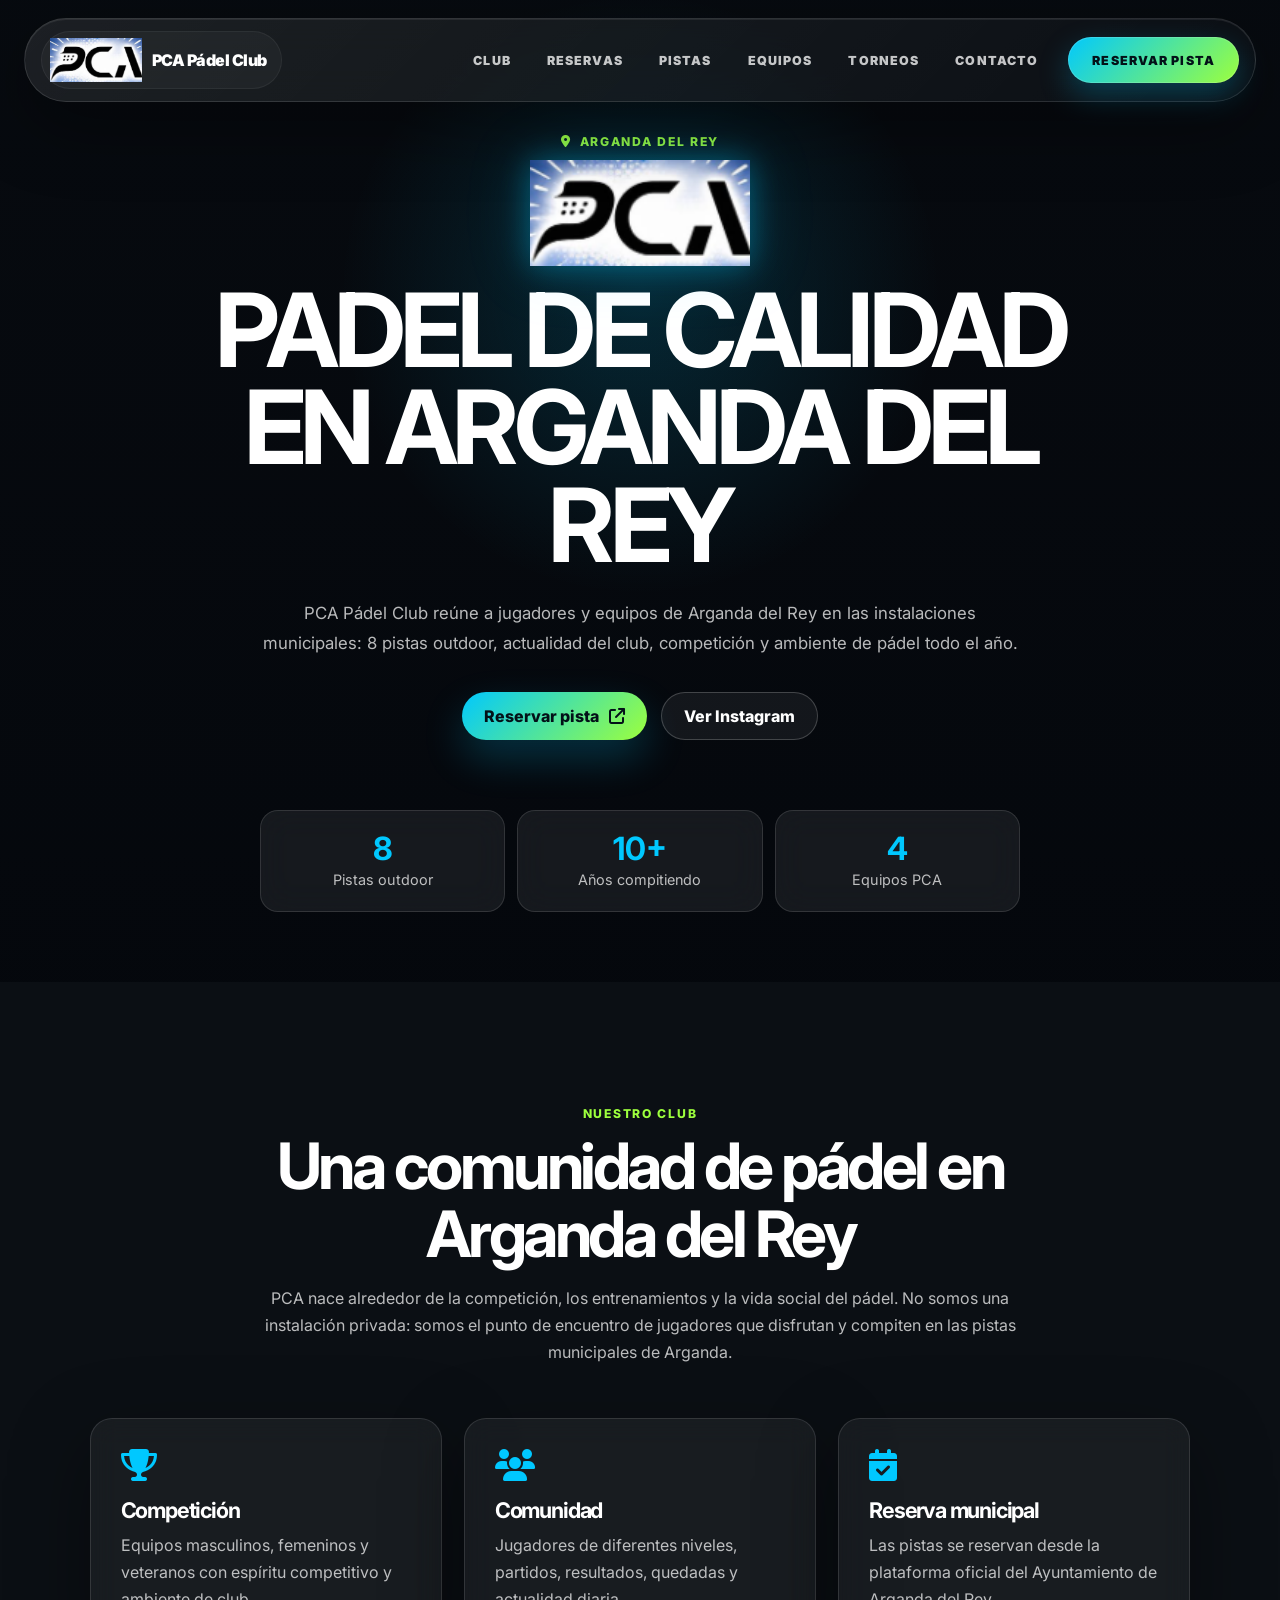
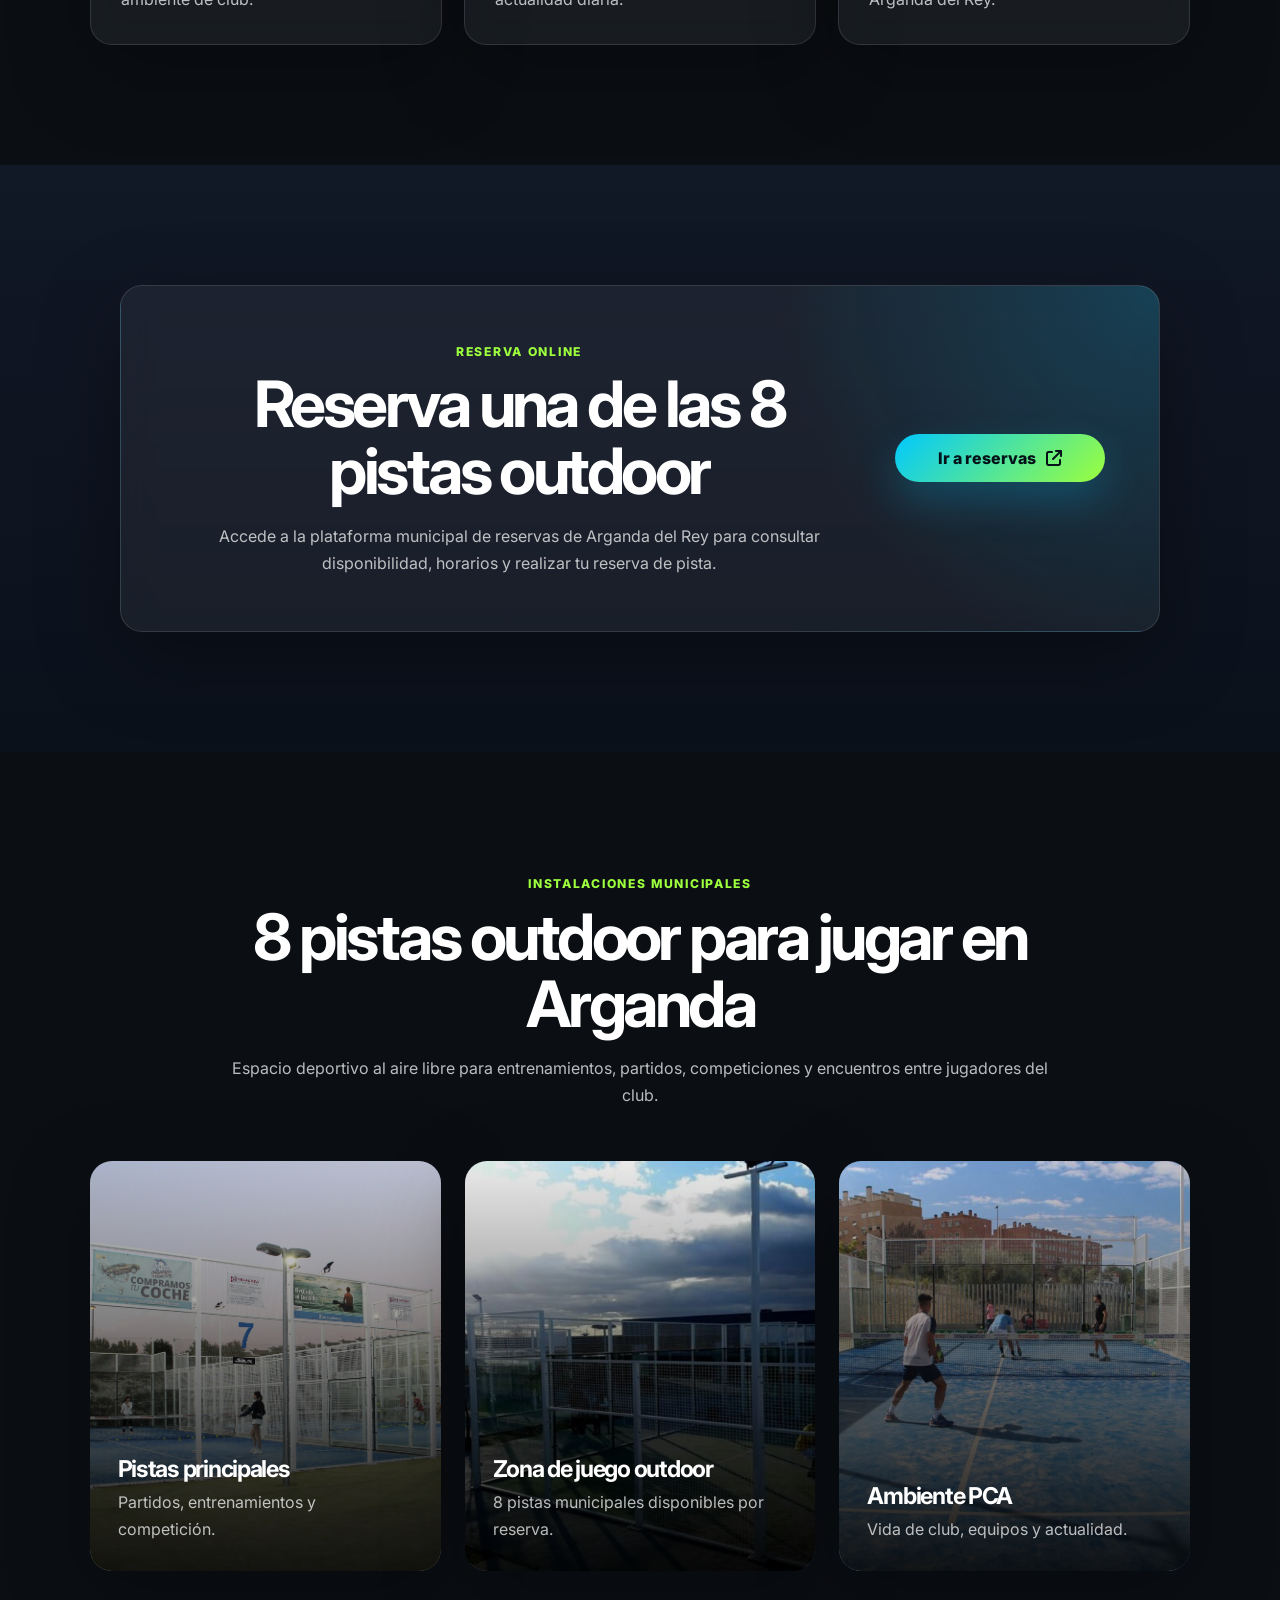
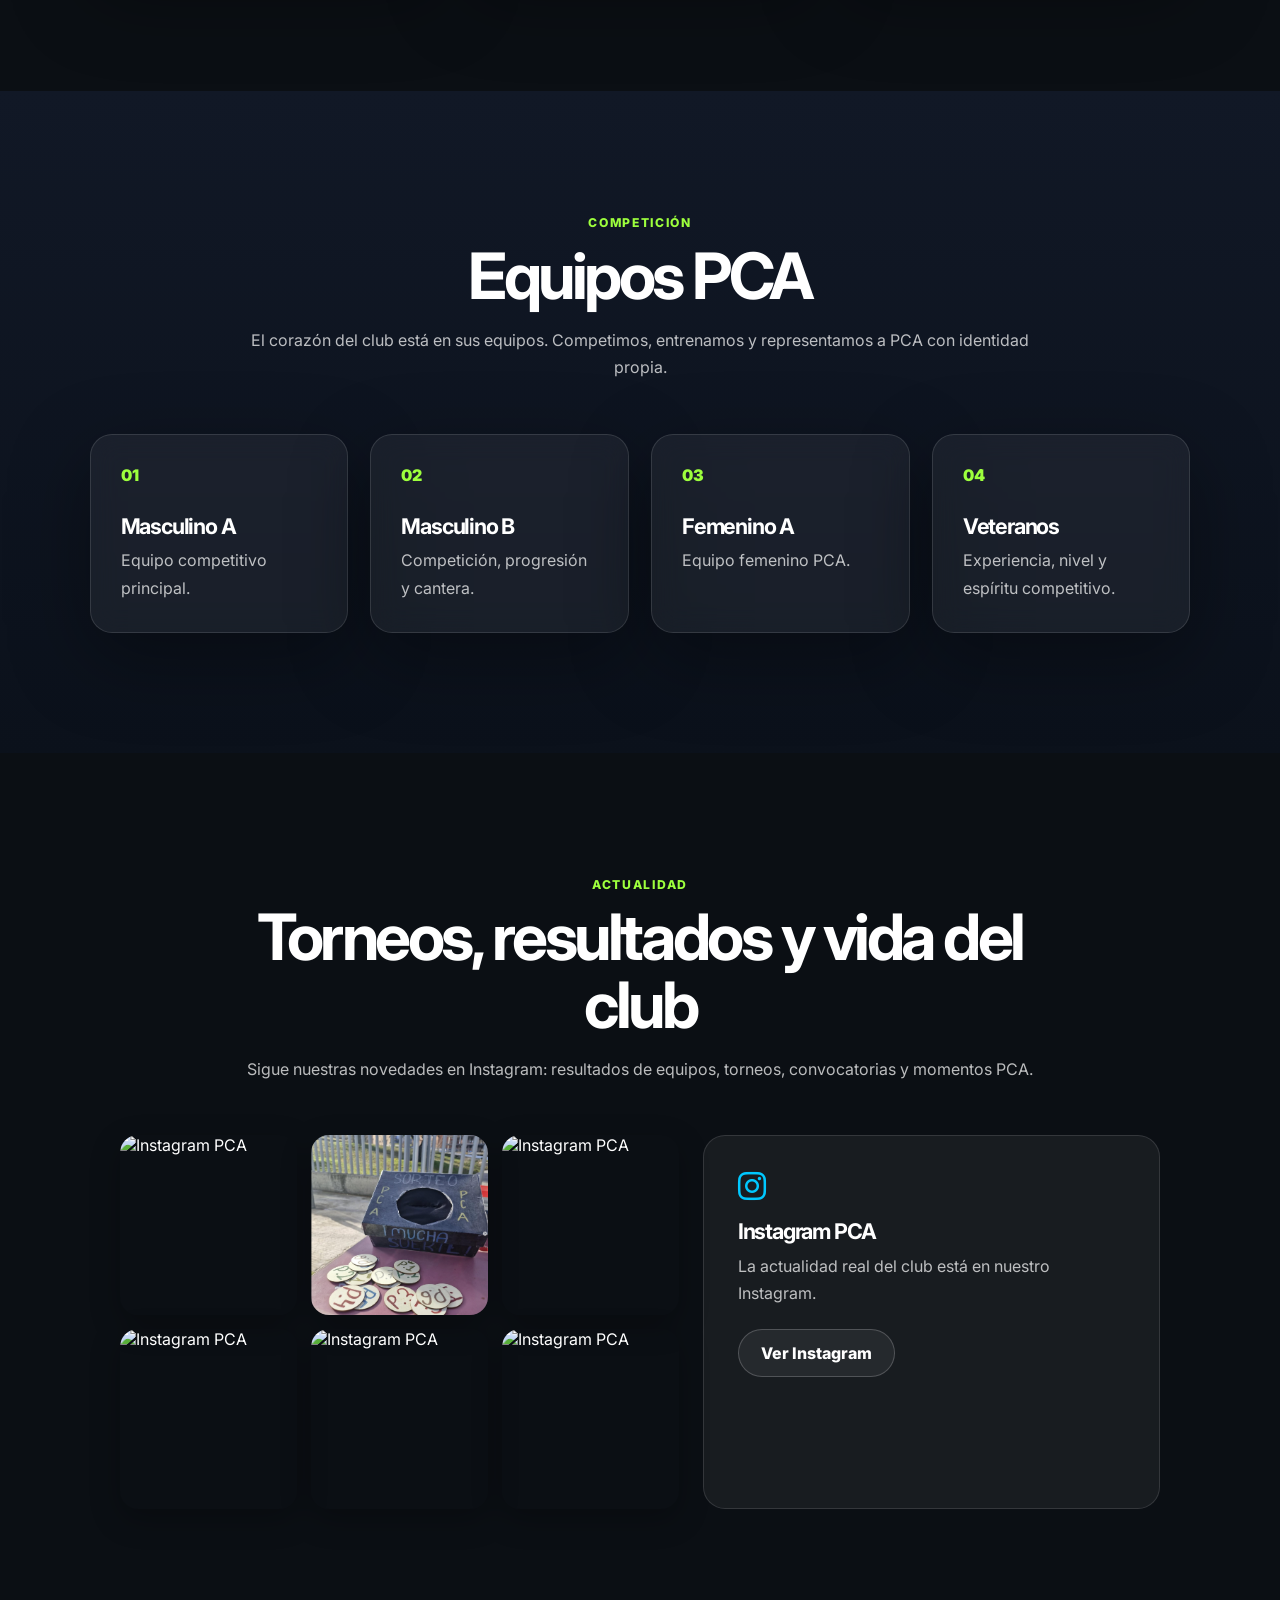
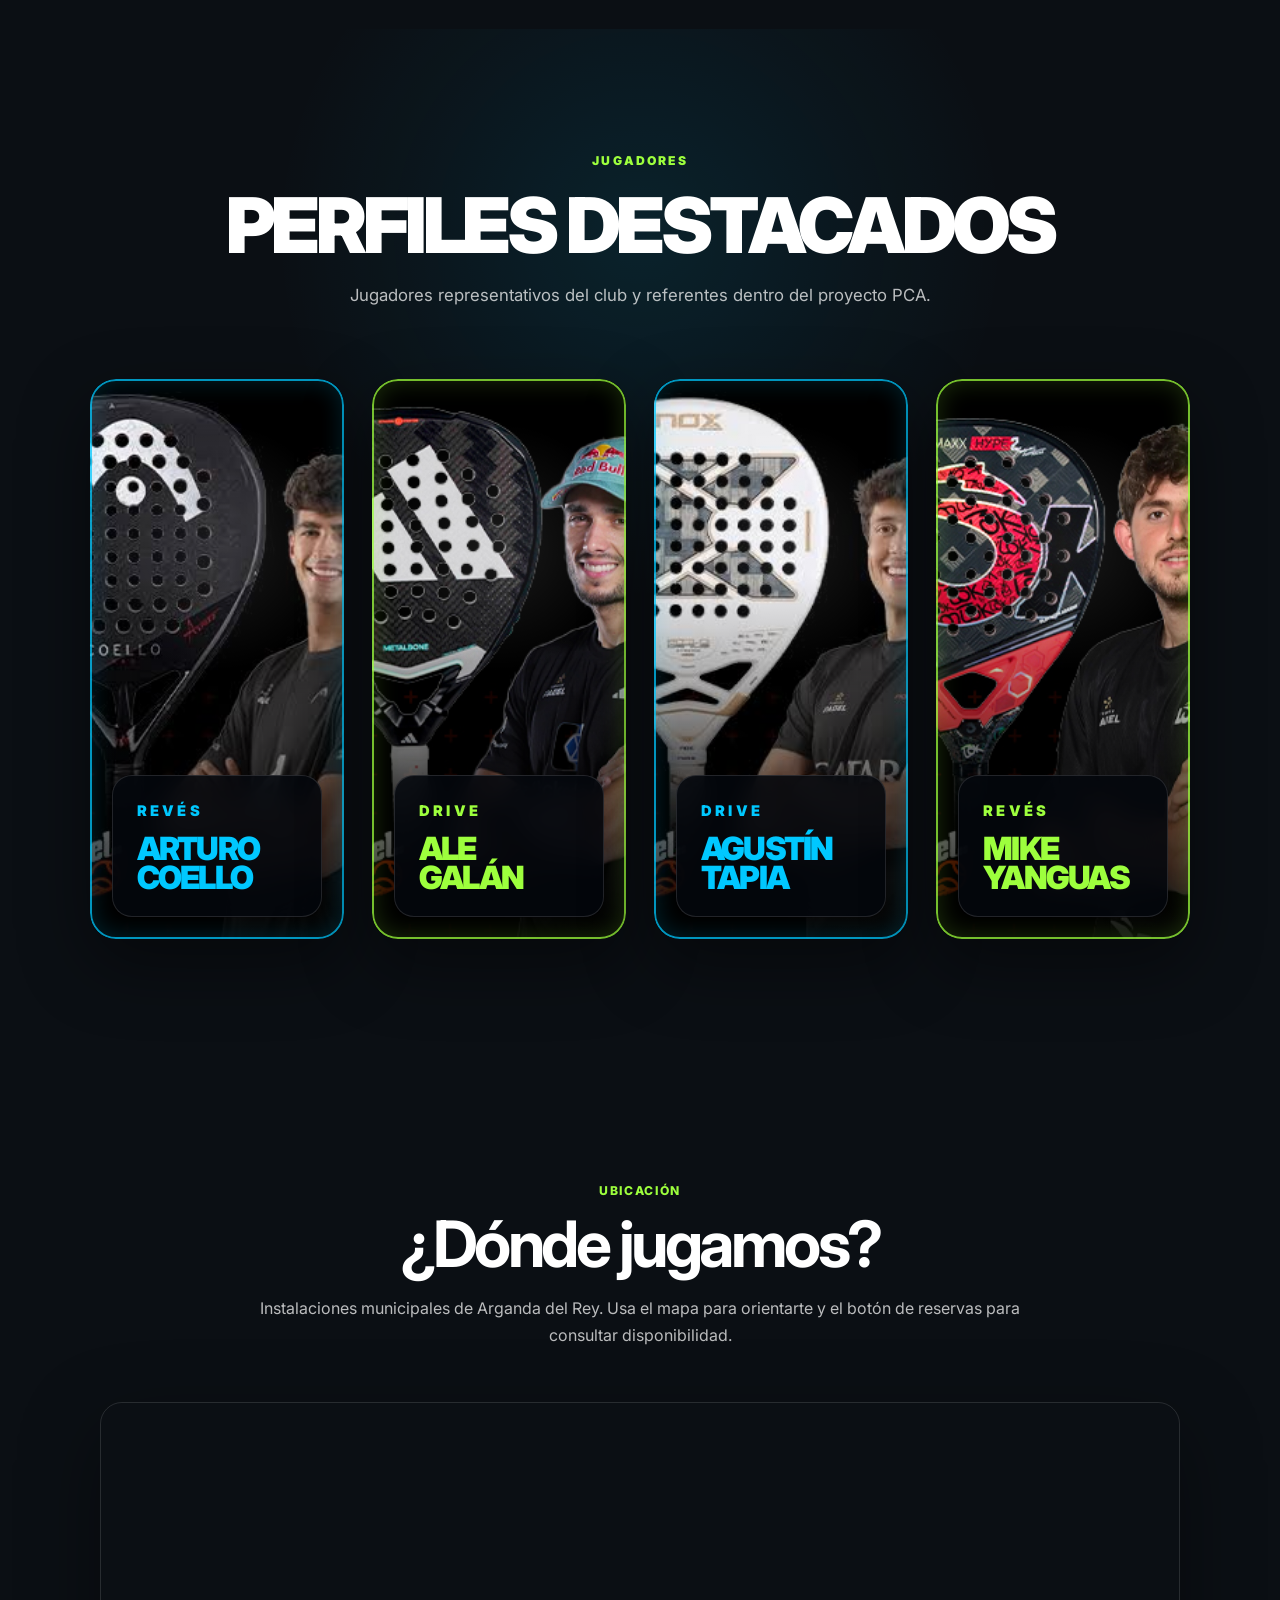
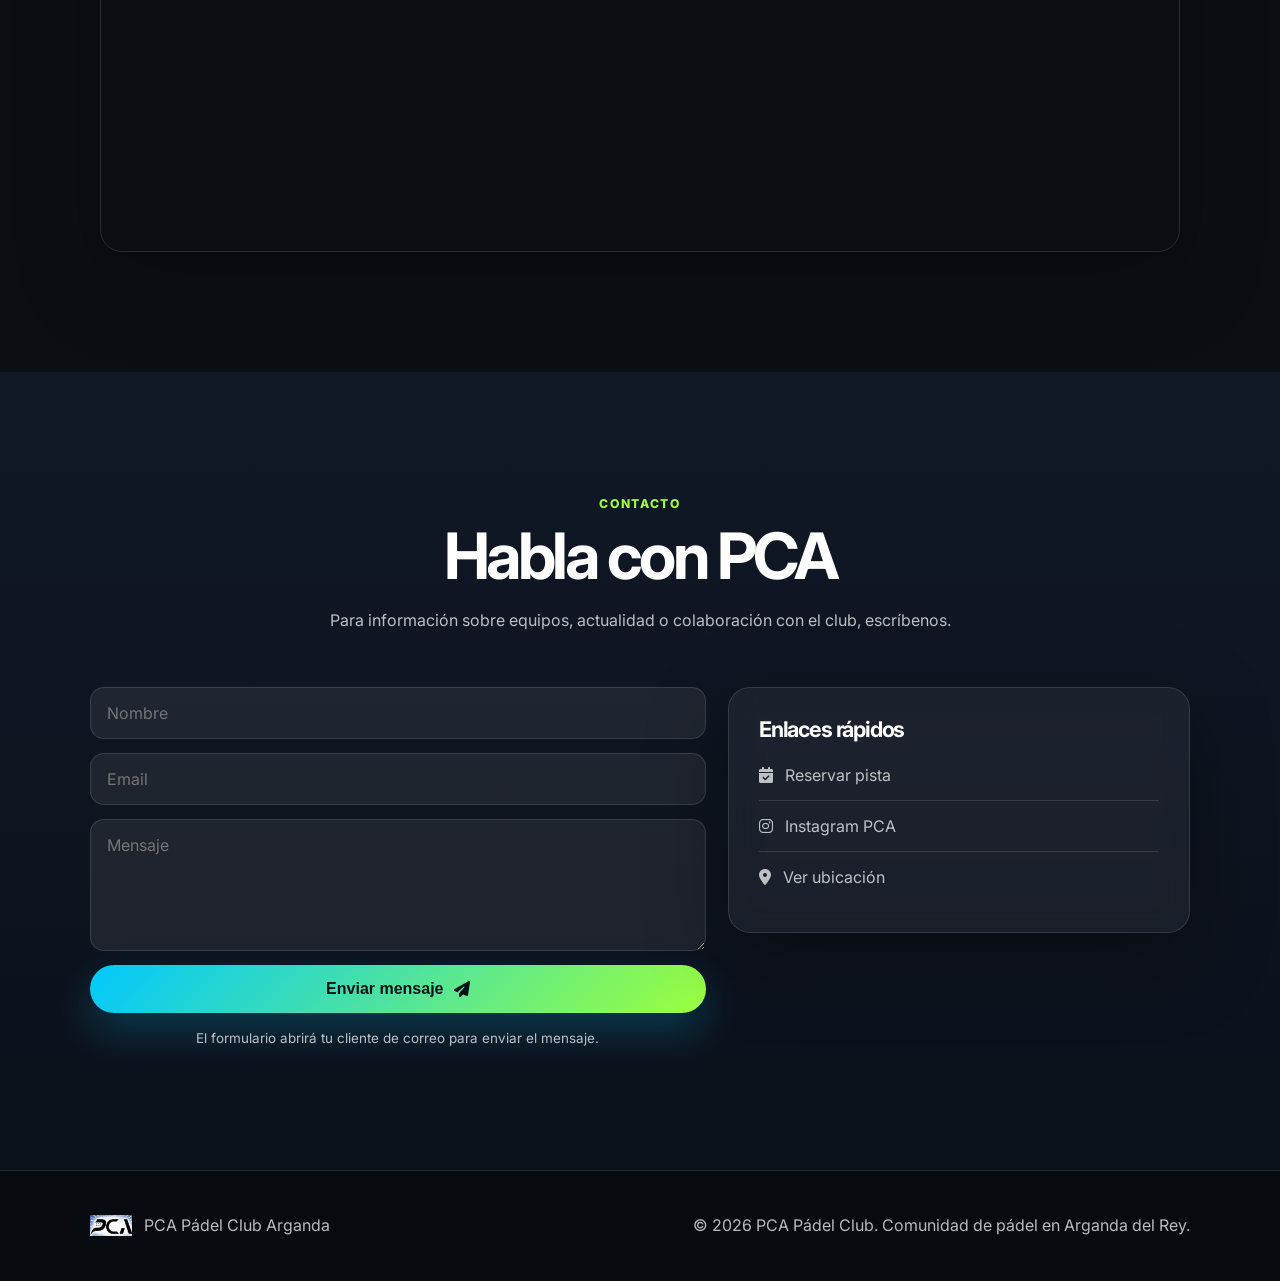
==== commit add7ebe3: "DD" ====
--- a/index.html
+++ b/index.html
@@ -59,7 +59,7 @@
             <div class="hero-content" data-aos="fade-up">
                 <p class="eyebrow"><i class="fa-solid fa-location-dot"></i> Arganda del Rey</p>
                 <img src="img/logo.png" class="hero-logo" alt="PCA Pádel Club Arganda">
-                <h1>Pádel, competición y comunidad en Arganda</h1>
+                <h1>PADEL DE CALIDAD EN ARGANDA DEL REY</h1>
                 <p class="subtitle">
                     PCA Pádel Club reúne a jugadores y equipos de Arganda del Rey en las instalaciones municipales: 8 pistas outdoor, actualidad del club, competición y ambiente de pádel todo el año.
                 </p>
@@ -333,4 +333,4 @@
     <script src="js/main.js"></script>
 </body>
 
-</html>
+</html>
